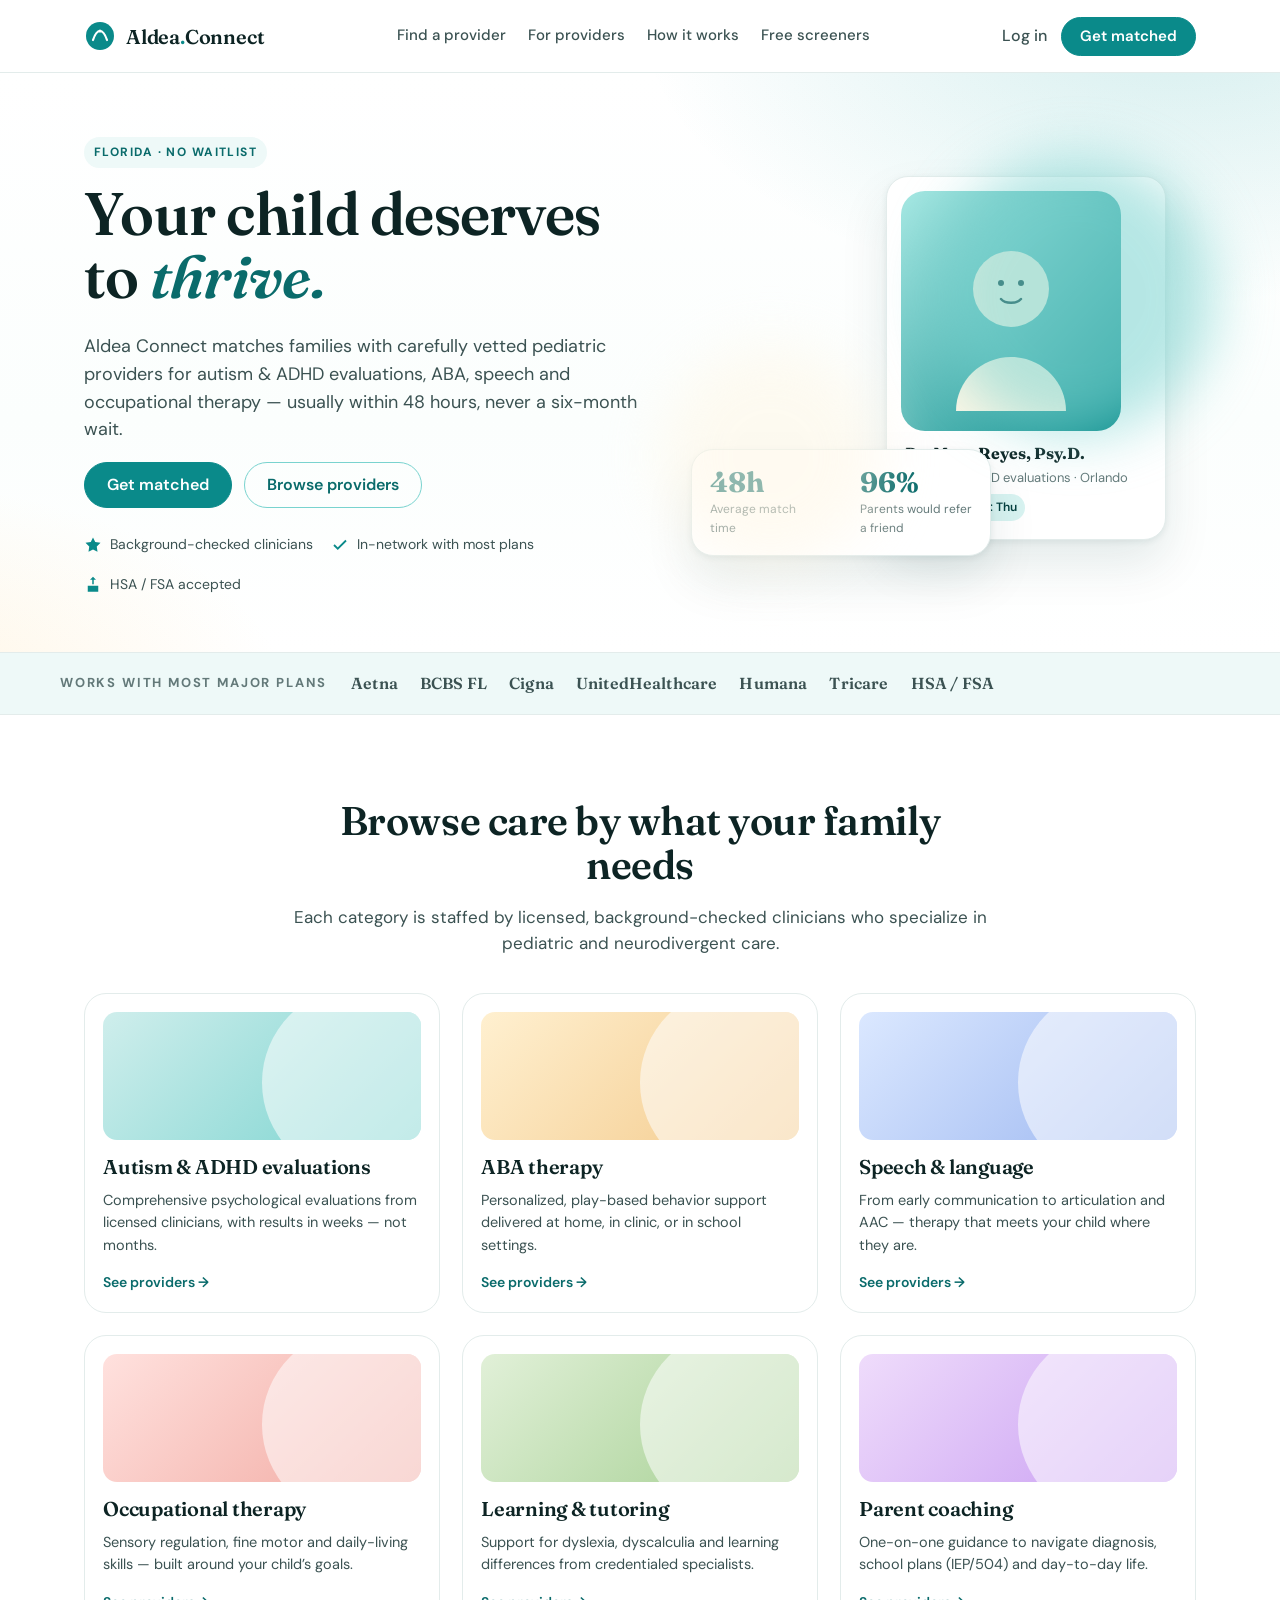
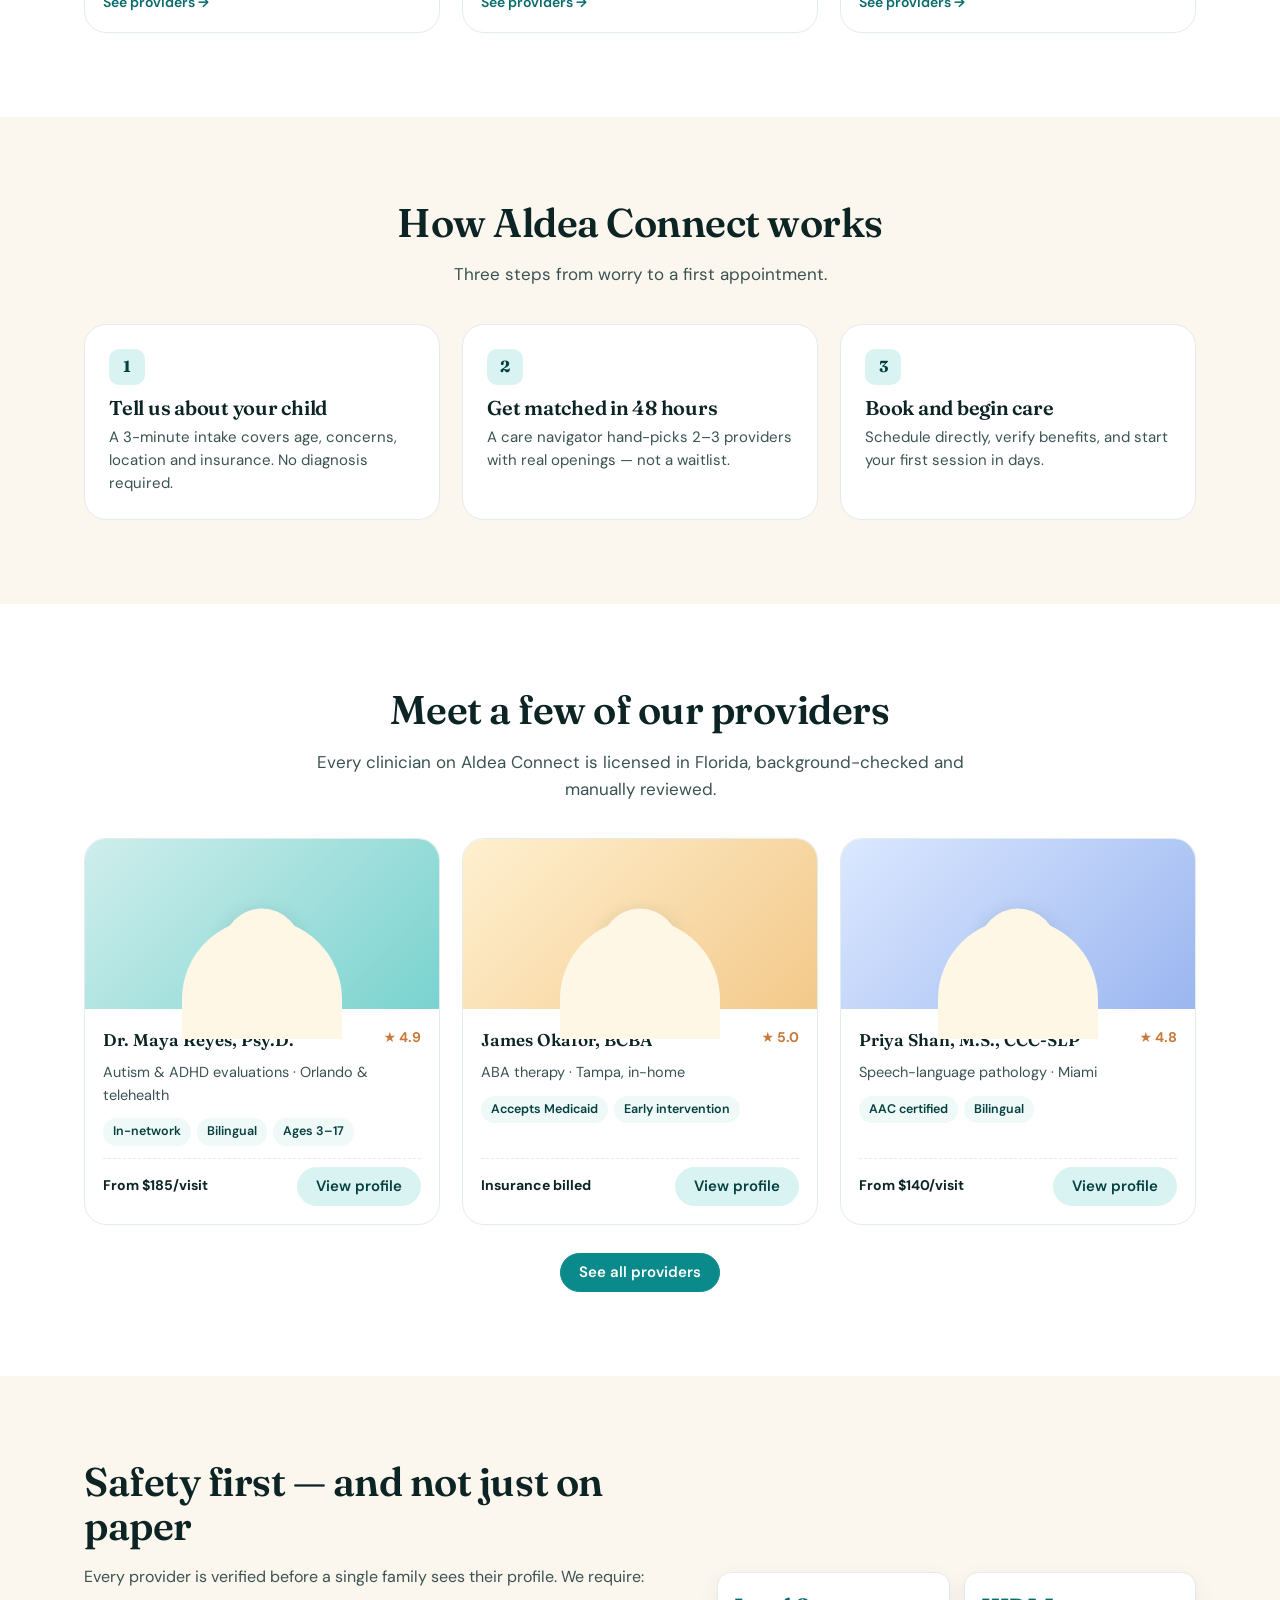
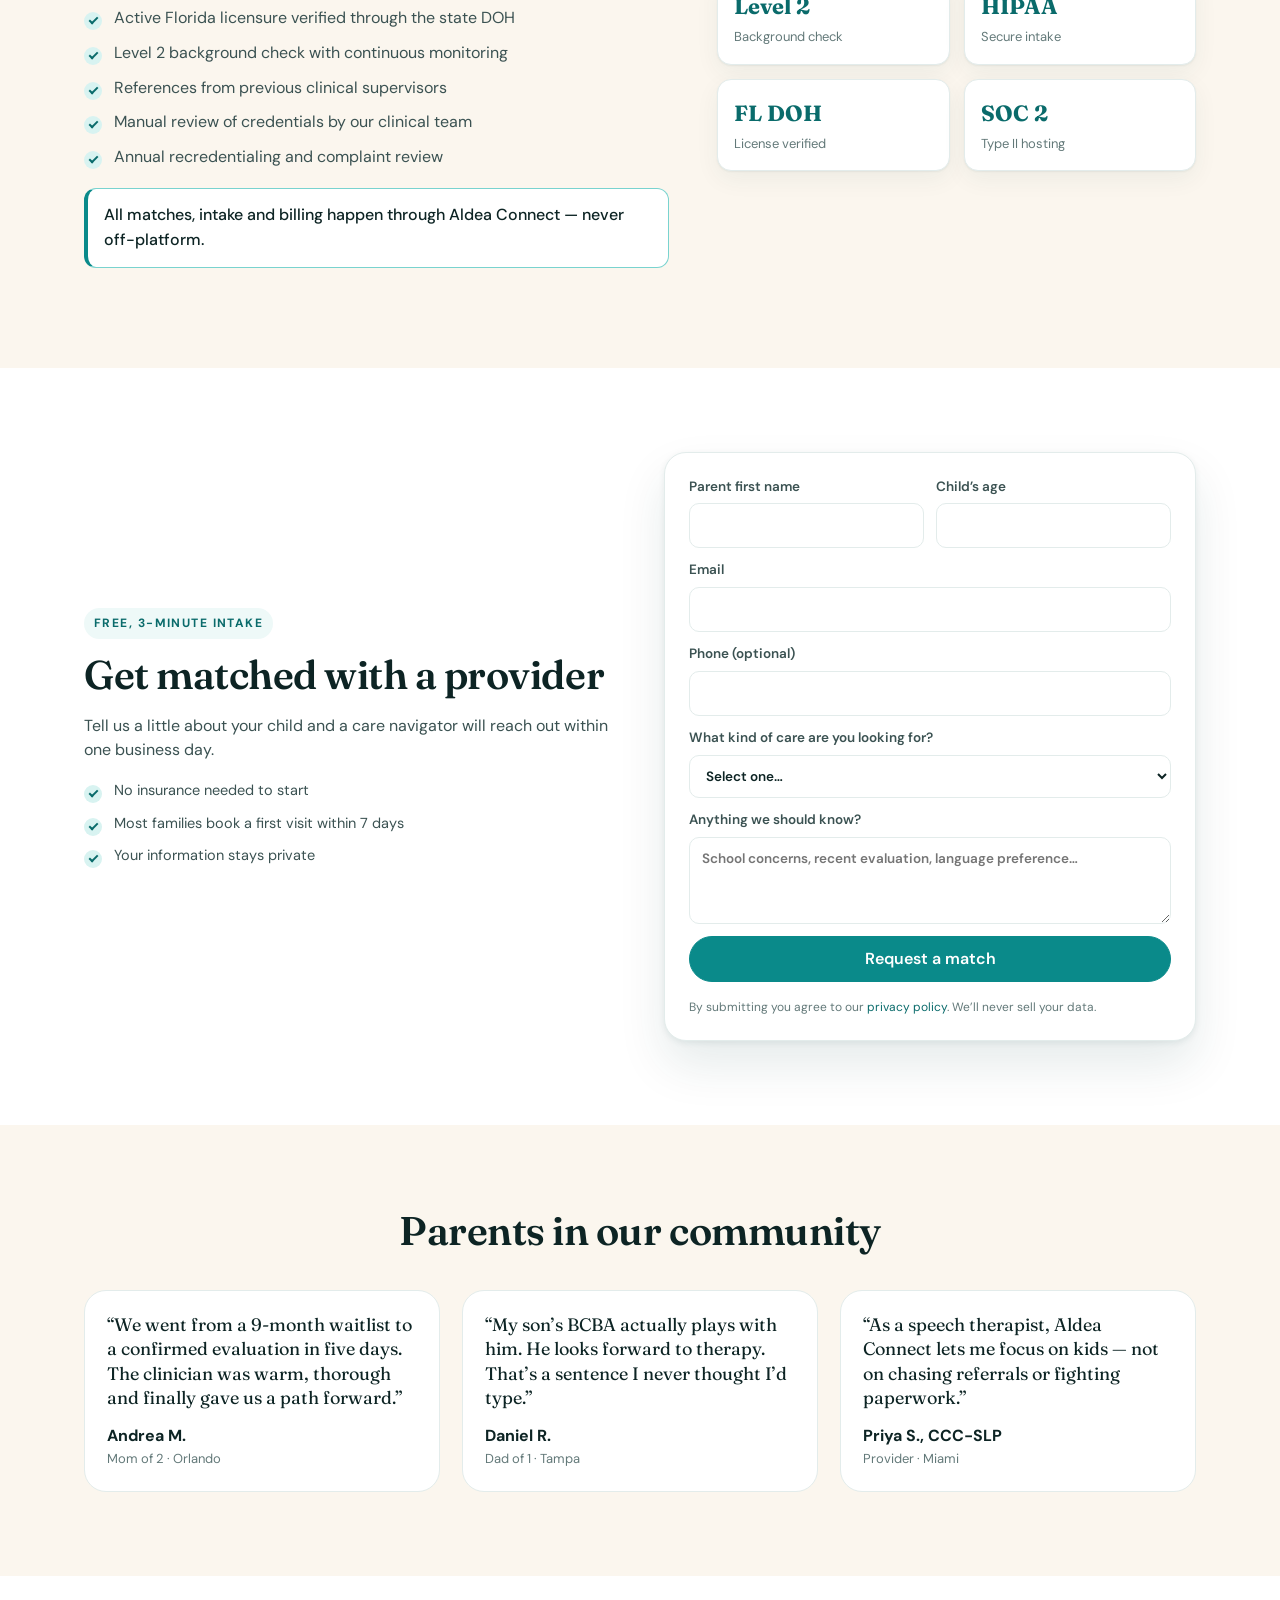
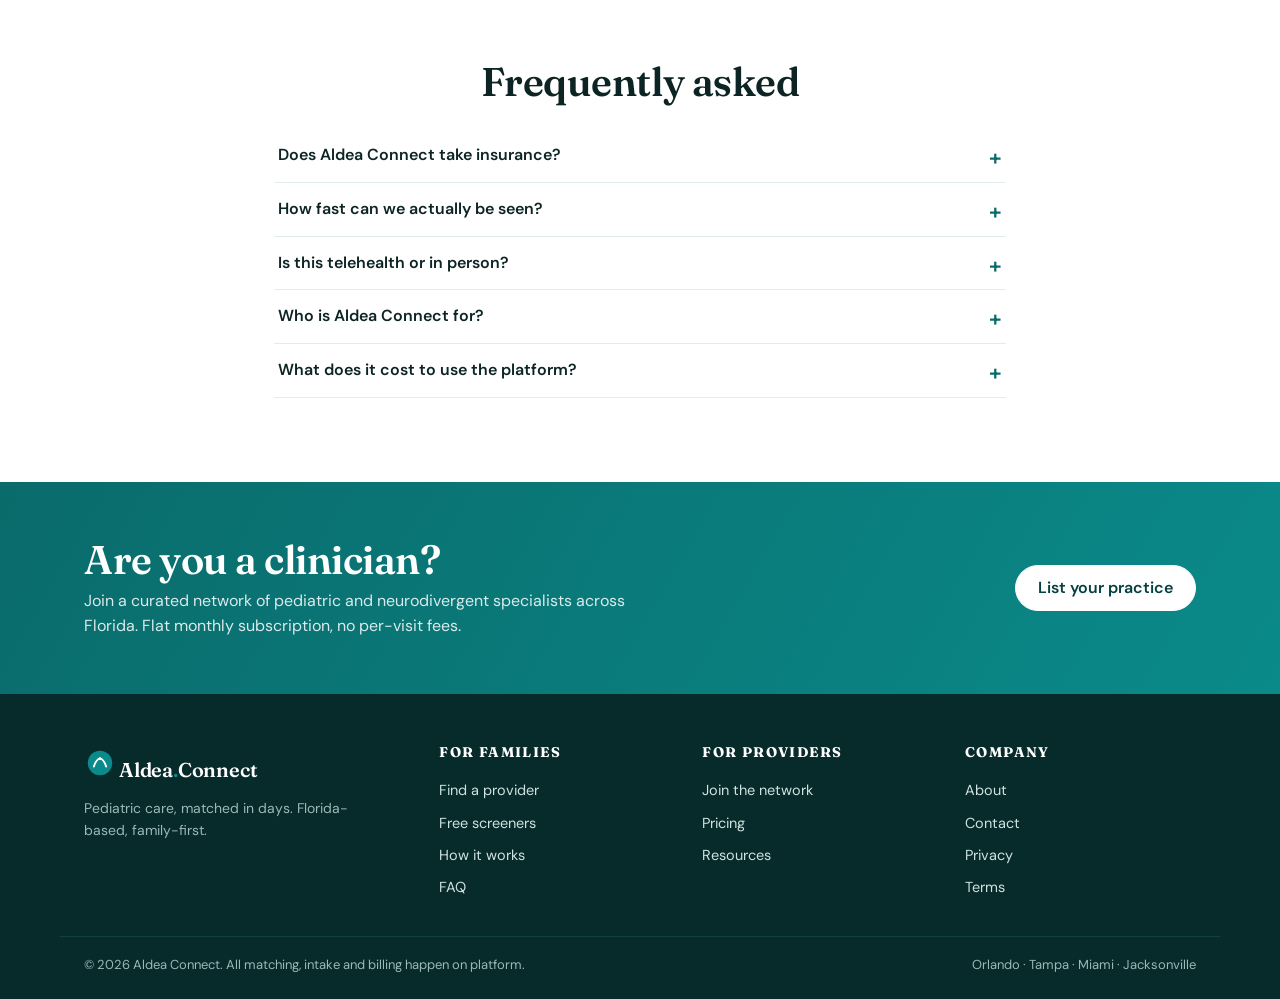
==== index.html @ d9a30447 "Initial commit: Aldea Connect static site - Home, providers, for-providers, how-it-works, screeners " ====
<!doctype html>
<html lang="en">
<head>
<meta charset="utf-8" />
<meta name="viewport" content="width=device-width,initial-scale=1" />
<title>Aldea Connect — Your child deserves to thrive. No waitlist.</title>
<meta name="description" content="Aldea Connect matches Florida families with vetted pediatric providers for autism & ADHD evaluations, ABA, speech and OT — no waitlist." />
<meta property="og:title" content="Aldea Connect — Pediatric care, matched in days" />
<meta property="og:description" content="Autism & ADHD evaluations, ABA, speech and OT. Matched to a vetted Florida provider in 48 hours." />
<meta property="og:type" content="website" />
<meta name="theme-color" content="#0a8a8a" />
<link rel="preconnect" href="https://fonts.googleapis.com" />
<link rel="preconnect" href="https://fonts.gstatic.com" crossorigin />
<link href="https://fonts.googleapis.com/css2?family=DM+Sans:wght@400;500;600;700&family=Fraunces:opsz,wght@9..144,500;9..144,600;9..144,700&display=swap" rel="stylesheet" />
<link rel="stylesheet" href="/assets/styles.css" />
<link rel="icon" href="/assets/favicon.svg" type="image/svg+xml" />
</head>
<body>
<a class="skip" href="#main">Skip to content</a>

<header class="nav" id="nav">
  <div class="container nav-row">
    <a class="brand" href="/" aria-label="Aldea Connect home">
      <span class="brand-mark" aria-hidden="true">
        <svg viewBox="0 0 32 32" width="32" height="32"><circle cx="16" cy="16" r="14" fill="#0a8a8a"/><path d="M9 20c2-6 5-9 7-9s5 3 7 9" fill="none" stroke="#fff" stroke-width="2.2" stroke-linecap="round"/><circle cx="16" cy="11" r="1.6" fill="#fff"/></svg>
      </span>
      <span class="brand-word">Aldea<span class="brand-dot">.</span>Connect</span>
    </a>
    <nav class="nav-links" aria-label="Primary">
      <a href="/providers.html">Find a provider</a>
      <a href="/for-providers.html">For providers</a>
      <a href="/how-it-works.html">How it works</a>
      <a href="/screeners.html">Free screeners</a>
    </nav>
    <div class="nav-cta">
      <a class="link" href="/login.html">Log in</a>
      <a class="btn btn-primary" href="#match">Get matched</a>
    </div>
    <button class="hamburger" id="hamburger" aria-label="Open menu" aria-expanded="false" aria-controls="mobile-menu">
      <span></span><span></span><span></span>
    </button>
  </div>
  <div class="mobile-menu" id="mobile-menu" hidden>
    <a href="/providers.html">Find a provider</a>
    <a href="/for-providers.html">For providers</a>
    <a href="/how-it-works.html">How it works</a>
    <a href="/screeners.html">Free screeners</a>
    <a href="/login.html">Log in</a>
    <a class="btn btn-primary" href="#match">Get matched</a>
  </div>
</header>

<main id="main">

<section class="hero">
  <div class="container hero-grid">
    <div class="hero-copy">
      <span class="eyebrow">Florida · No waitlist</span>
      <h1>Your child deserves to <em>thrive.</em></h1>
      <p class="lead">Aldea Connect matches families with carefully vetted pediatric providers for autism &amp; ADHD evaluations, ABA, speech and occupational therapy — usually within 48 hours, never a six-month wait.</p>
      <div class="hero-ctas">
        <a class="btn btn-primary btn-lg" href="#match">Get matched</a>
        <a class="btn btn-ghost btn-lg" href="/providers.html">Browse providers</a>
      </div>
      <ul class="trust-row" aria-label="Trust signals">
        <li><svg viewBox="0 0 24 24" width="18" height="18" aria-hidden="true"><path fill="currentColor" d="M12 2l3 6 7 1-5 5 1 7-6-3-6 3 1-7-5-5 7-1z"/></svg> Background-checked clinicians</li>
        <li><svg viewBox="0 0 24 24" width="18" height="18" aria-hidden="true"><path fill="none" stroke="currentColor" stroke-width="2.4" d="M4 12l5 5L20 6"/></svg> In-network with most plans</li>
        <li><svg viewBox="0 0 24 24" width="18" height="18" aria-hidden="true"><path fill="currentColor" d="M12 1l4 4h-3v6h-2V5H8l4-4zm-7 12h14v8H5v-8z"/></svg> HSA / FSA accepted</li>
      </ul>
    </div>
    <div class="hero-art" aria-hidden="true">
      <div class="art-card art-card-1">
        <svg viewBox="0 0 220 240" width="220" height="240">
          <defs>
            <linearGradient id="g1" x1="0" x2="1" y1="0" y2="1"><stop offset="0" stop-color="#a7e8e3"/><stop offset="1" stop-color="#0a8a8a"/></linearGradient>
          </defs>
          <rect width="220" height="240" rx="24" fill="url(#g1)"/>
          <circle cx="110" cy="98" r="38" fill="#fff7e6"/>
          <path d="M55 220c0-30 25-54 55-54s55 24 55 54" fill="#fff7e6"/>
          <circle cx="100" cy="92" r="3" fill="#0a3a3a"/><circle cx="120" cy="92" r="3" fill="#0a3a3a"/>
          <path d="M100 108c4 5 16 5 20 0" fill="none" stroke="#0a3a3a" stroke-width="2.4" stroke-linecap="round"/>
        </svg>
        <div class="art-meta">
          <strong>Dr. Maya Reyes, Psy.D.</strong>
          <span>Autism &amp; ADHD evaluations · Orlando</span>
          <span class="art-badge">Next opening: Thu</span>
        </div>
      </div>
      <div class="art-card art-card-2">
        <div class="mini-stat">
          <span class="mini-num">48h</span>
          <span class="mini-label">Average match time</span>
        </div>
        <div class="mini-stat">
          <span class="mini-num">96%</span>
          <span class="mini-label">Parents would refer a friend</span>
        </div>
      </div>
      <div class="blob blob-1"></div>
      <div class="blob blob-2"></div>
    </div>
  </div>
</section>

<section class="logos" aria-label="Insurance and partners">
  <div class="container logos-row">
    <span class="logos-label">Works with most major plans</span>
    <ul>
      <li>Aetna</li><li>BCBS FL</li><li>Cigna</li><li>UnitedHealthcare</li><li>Humana</li><li>Tricare</li><li>HSA / FSA</li>
    </ul>
  </div>
</section>

<section class="section" id="services">
  <div class="container">
    <header class="section-head">
      <h2>Browse care by what your family needs</h2>
      <p>Each category is staffed by licensed, background-checked clinicians who specialize in pediatric and neurodivergent care.</p>
    </header>
    <ul class="cat-grid">
      <li class="cat">
        <div class="cat-art cat-1"></div>
        <h3>Autism &amp; ADHD evaluations</h3>
        <p>Comprehensive psychological evaluations from licensed clinicians, with results in weeks — not months.</p>
        <a class="cat-link" href="/providers.html?service=evaluations">See providers →</a>
      </li>
      <li class="cat">
        <div class="cat-art cat-2"></div>
        <h3>ABA therapy</h3>
        <p>Personalized, play-based behavior support delivered at home, in clinic, or in school settings.</p>
        <a class="cat-link" href="/providers.html?service=aba">See providers →</a>
      </li>
      <li class="cat">
        <div class="cat-art cat-3"></div>
        <h3>Speech &amp; language</h3>
        <p>From early communication to articulation and AAC — therapy that meets your child where they are.</p>
        <a class="cat-link" href="/providers.html?service=speech">See providers →</a>
      </li>
      <li class="cat">
        <div class="cat-art cat-4"></div>
        <h3>Occupational therapy</h3>
        <p>Sensory regulation, fine motor and daily-living skills — built around your child&rsquo;s goals.</p>
        <a class="cat-link" href="/providers.html?service=ot">See providers →</a>
      </li>
      <li class="cat">
        <div class="cat-art cat-5"></div>
        <h3>Learning &amp; tutoring</h3>
        <p>Support for dyslexia, dyscalculia and learning differences from credentialed specialists.</p>
        <a class="cat-link" href="/providers.html?service=learning">See providers →</a>
      </li>
      <li class="cat">
        <div class="cat-art cat-6"></div>
        <h3>Parent coaching</h3>
        <p>One-on-one guidance to navigate diagnosis, school plans (IEP/504) and day-to-day life.</p>
        <a class="cat-link" href="/providers.html?service=coaching">See providers →</a>
      </li>
    </ul>
  </div>
</section>

<section class="section section-alt" id="how">
  <div class="container">
    <header class="section-head">
      <h2>How Aldea Connect works</h2>
      <p>Three steps from worry to a first appointment.</p>
    </header>
    <ol class="steps">
      <li><span class="step-num">1</span><h3>Tell us about your child</h3><p>A 3-minute intake covers age, concerns, location and insurance. No diagnosis required.</p></li>
      <li><span class="step-num">2</span><h3>Get matched in 48 hours</h3><p>A care navigator hand-picks 2–3 providers with real openings — not a waitlist.</p></li>
      <li><span class="step-num">3</span><h3>Book and begin care</h3><p>Schedule directly, verify benefits, and start your first session in days.</p></li>
    </ol>
  </div>
</section>

<section class="section" id="featured">
  <div class="container">
    <header class="section-head">
      <h2>Meet a few of our providers</h2>
      <p>Every clinician on Aldea Connect is licensed in Florida, background-checked and manually reviewed.</p>
    </header>
    <ul class="provider-grid">
      <li class="provider">
        <div class="provider-photo p1"></div>
        <div class="provider-body">
          <div class="provider-top">
            <strong>Dr. Maya Reyes, Psy.D.</strong>
            <span class="rating" aria-label="4.9 of 5 stars">★ 4.9</span>
          </div>
          <p class="provider-spec">Autism &amp; ADHD evaluations · Orlando &amp; telehealth</p>
          <ul class="chip-row"><li>In-network</li><li>Bilingual</li><li>Ages 3–17</li></ul>
          <div class="provider-foot">
            <span class="price">From $185/visit</span>
            <a class="btn btn-soft" href="/providers.html#maya">View profile</a>
          </div>
        </div>
      </li>
      <li class="provider">
        <div class="provider-photo p2"></div>
        <div class="provider-body">
          <div class="provider-top">
            <strong>James Okafor, BCBA</strong>
            <span class="rating" aria-label="5 of 5 stars">★ 5.0</span>
          </div>
          <p class="provider-spec">ABA therapy · Tampa, in-home</p>
          <ul class="chip-row"><li>Accepts Medicaid</li><li>Early intervention</li></ul>
          <div class="provider-foot">
            <span class="price">Insurance billed</span>
            <a class="btn btn-soft" href="/providers.html#james">View profile</a>
          </div>
        </div>
      </li>
      <li class="provider">
        <div class="provider-photo p3"></div>
        <div class="provider-body">
          <div class="provider-top">
            <strong>Priya Shah, M.S., CCC-SLP</strong>
            <span class="rating" aria-label="4.8 of 5 stars">★ 4.8</span>
          </div>
          <p class="provider-spec">Speech-language pathology · Miami</p>
          <ul class="chip-row"><li>AAC certified</li><li>Bilingual</li></ul>
          <div class="provider-foot">
            <span class="price">From $140/visit</span>
            <a class="btn btn-soft" href="/providers.html#priya">View profile</a>
          </div>
        </div>
      </li>
    </ul>
    <div class="centered"><a class="btn btn-primary" href="/providers.html">See all providers</a></div>
  </div>
</section>

<section class="section section-alt" id="safety">
  <div class="container safety-grid">
    <div>
      <h2>Safety first — and not just on paper</h2>
      <p>Every provider is verified before a single family sees their profile. We require:</p>
      <ul class="check-list">
        <li>Active Florida licensure verified through the state DOH</li>
        <li>Level 2 background check with continuous monitoring</li>
        <li>References from previous clinical supervisors</li>
        <li>Manual review of credentials by our clinical team</li>
        <li>Annual recredentialing and complaint review</li>
      </ul>
      <p class="callout">All matches, intake and billing happen through Aldea Connect — never off-platform.</p>
    </div>
    <aside class="badges">
      <div class="badge"><strong>Level 2</strong><span>Background check</span></div>
      <div class="badge"><strong>HIPAA</strong><span>Secure intake</span></div>
      <div class="badge"><strong>FL DOH</strong><span>License verified</span></div>
      <div class="badge"><strong>SOC 2</strong><span>Type II hosting</span></div>
    </aside>
  </div>
</section>

<section class="section" id="match">
  <div class="container match-grid">
    <div>
      <span class="eyebrow">Free, 3-minute intake</span>
      <h2>Get matched with a provider</h2>
      <p>Tell us a little about your child and a care navigator will reach out within one business day.</p>
      <ul class="check-list small">
        <li>No insurance needed to start</li>
        <li>Most families book a first visit within 7 days</li>
        <li>Your information stays private</li>
      </ul>
    </div>
    <form class="card form" id="intake-form" novalidate>
      <div class="row two">
        <label>Parent first name<input name="parent" required autocomplete="given-name" /></label>
        <label>Child&rsquo;s age<input name="age" inputmode="numeric" pattern="[0-9]*" required /></label>
      </div>
      <label>Email<input type="email" name="email" required autocomplete="email" /></label>
      <label>Phone (optional)<input type="tel" name="phone" autocomplete="tel" /></label>
      <label>What kind of care are you looking for?
        <select name="service" required>
          <option value="">Select one…</option>
          <option>Autism or ADHD evaluation</option>
          <option>ABA therapy</option>
          <option>Speech therapy</option>
          <option>Occupational therapy</option>
          <option>Learning &amp; tutoring</option>
          <option>Not sure yet</option>
        </select>
      </label>
      <label>Anything we should know?<textarea name="notes" rows="3" placeholder="School concerns, recent evaluation, language preference…"></textarea></label>
      <button class="btn btn-primary btn-lg" type="submit">Request a match</button>
      <p class="fineprint">By submitting you agree to our <a href="/privacy.html">privacy policy</a>. We&rsquo;ll never sell your data.</p>
      <div class="form-success" hidden role="status">
        <strong>Thanks — we got it.</strong> A care navigator will email you within one business day.
      </div>
    </form>
  </div>
</section>

<section class="section section-alt" id="stories">
  <div class="container">
    <header class="section-head">
      <h2>Parents in our community</h2>
    </header>
    <ul class="quotes">
      <li>
        <blockquote>“We went from a 9-month waitlist to a confirmed evaluation in five days. The clinician was warm, thorough and finally gave us a path forward.”</blockquote>
        <cite><span class="who">Andrea M.</span><span class="where">Mom of 2 · Orlando</span></cite>
      </li>
      <li>
        <blockquote>“My son&rsquo;s BCBA actually plays with him. He looks forward to therapy. That&rsquo;s a sentence I never thought I&rsquo;d type.”</blockquote>
        <cite><span class="who">Daniel R.</span><span class="where">Dad of 1 · Tampa</span></cite>
      </li>
      <li>
        <blockquote>“As a speech therapist, Aldea Connect lets me focus on kids — not on chasing referrals or fighting paperwork.”</blockquote>
        <cite><span class="who">Priya S., CCC-SLP</span><span class="where">Provider · Miami</span></cite>
      </li>
    </ul>
  </div>
</section>

<section class="section" id="faq">
  <div class="container faq">
    <h2>Frequently asked</h2>
    <details><summary>Does Aldea Connect take insurance?</summary><p>Most providers are in-network with Aetna, BCBS FL, Cigna, UnitedHealthcare, Humana and Tricare. We verify benefits before your first visit. Private pay, HSA and FSA are also accepted.</p></details>
    <details><summary>How fast can we actually be seen?</summary><p>Median match time is 48 hours, median first-visit booking is 7 days. We only list providers with real openings — there is no waitlist on Aldea Connect.</p></details>
    <details><summary>Is this telehealth or in person?</summary><p>Both. Evaluations and speech are often available via telehealth statewide; ABA and OT are typically in-home or in-clinic in Orlando, Tampa, Miami and Jacksonville.</p></details>
    <details><summary>Who is Aldea Connect for?</summary><p>Florida families with children ages 0–18 navigating autism, ADHD, learning differences, speech delays, sensory needs or a recent diagnosis — and the clinicians who care for them.</p></details>
    <details><summary>What does it cost to use the platform?</summary><p>Nothing for families. Providers pay a flat monthly subscription so we never take a cut of your care.</p></details>
  </div>
</section>

<section class="cta-band">
  <div class="container cta-row">
    <div>
      <h2>Are you a clinician?</h2>
      <p>Join a curated network of pediatric and neurodivergent specialists across Florida. Flat monthly subscription, no per-visit fees.</p>
    </div>
    <a class="btn btn-light btn-lg" href="/for-providers.html">List your practice</a>
  </div>
</section>

</main>

<footer class="foot">
  <div class="container foot-grid">
    <div>
      <a class="brand" href="/" aria-label="Aldea Connect home">
        <span class="brand-mark" aria-hidden="true">
          <svg viewBox="0 0 32 32" width="28" height="28"><circle cx="16" cy="16" r="14" fill="#0a8a8a"/><path d="M9 20c2-6 5-9 7-9s5 3 7 9" fill="none" stroke="#fff" stroke-width="2.2" stroke-linecap="round"/><circle cx="16" cy="11" r="1.6" fill="#fff"/></svg>
        </span>
        <span class="brand-word">Aldea<span class="brand-dot">.</span>Connect</span>
      </a>
      <p class="foot-tag">Pediatric care, matched in days. Florida-based, family-first.</p>
    </div>
    <div>
      <h4>For families</h4>
      <a href="/providers.html">Find a provider</a>
      <a href="/screeners.html">Free screeners</a>
      <a href="/how-it-works.html">How it works</a>
      <a href="#faq">FAQ</a>
    </div>
    <div>
      <h4>For providers</h4>
      <a href="/for-providers.html">Join the network</a>
      <a href="/for-providers.html#pricing">Pricing</a>
      <a href="/for-providers.html#resources">Resources</a>
    </div>
    <div>
      <h4>Company</h4>
      <a href="/about.html">About</a>
      <a href="/contact.html">Contact</a>
      <a href="/privacy.html">Privacy</a>
      <a href="/terms.html">Terms</a>
    </div>
  </div>
  <div class="container foot-base">
    <span>© <span id="yr"></span> Aldea Connect. All matching, intake and billing happen on platform.</span>
    <span>Orlando · Tampa · Miami · Jacksonville</span>
  </div>
</footer>

<script src="/assets/app.js" defer></script>
</body>
</html>
---- assets/styles.css ----
/* Aldea Connect — design tokens, layout, and components */
:root{
  --teal-900:#053f3f;
  --teal-700:#0a6b6b;
  --teal-600:#0a8a8a;
  --teal-500:#16a3a3;
  --teal-300:#79d3cf;
  --teal-100:#d8f3f1;
  --teal-50:#eef9f8;
  --cream:#fff7e6;
  --sand:#fbf6ee;
  --ink:#0d2424;
  --ink-2:#3b5252;
  --ink-3:#637979;
  --line:#e3eceb;
  --bg:#ffffff;
  --warn:#c87a3a;
  --shadow-1: 0 1px 2px rgba(5,63,63,.06), 0 8px 24px rgba(5,63,63,.06);
  --shadow-2: 0 2px 6px rgba(5,63,63,.08), 0 24px 48px rgba(5,63,63,.10);
  --radius: 14px;
  --radius-lg: 22px;
  --maxw: 1160px;
  --font-sans: "DM Sans", system-ui, -apple-system, "Segoe UI", Roboto, sans-serif;
  --font-display: "Fraunces", "Iowan Old Style", Georgia, serif;
}

*,
*::before,
*::after{box-sizing:border-box}
html{scroll-behavior:smooth}
body{
  margin:0;
  font-family:var(--font-sans);
  color:var(--ink);
  background:var(--bg);
  line-height:1.55;
  -webkit-font-smoothing:antialiased;
  text-rendering:optimizeLegibility;
}
img{max-width:100%;display:block}
a{color:var(--teal-700);text-decoration:none}
a:hover{color:var(--teal-900)}
button{font:inherit}
.container{width:100%;max-width:var(--maxw);margin-inline:auto;padding-inline:24px}
.centered{text-align:center;margin-top:28px}
.skip{position:absolute;left:-9999px;top:0;background:#fff;padding:8px 12px;border:2px solid var(--teal-600)}
.skip:focus{left:16px;top:12px;z-index:1000}

/* ---------- Buttons ---------- */
.btn{
  display:inline-flex;align-items:center;justify-content:center;gap:8px;
  padding:11px 18px;border-radius:999px;border:1.5px solid transparent;
  font-weight:600;font-size:15px;line-height:1;cursor:pointer;
  transition:transform .08s ease, background .15s ease, color .15s ease, border-color .15s ease, box-shadow .15s ease;
}
.btn-lg{padding:14px 22px;font-size:16px}
.btn-primary{background:var(--teal-600);color:#fff;border-color:var(--teal-600)}
.btn-primary:hover{background:var(--teal-700);border-color:var(--teal-700);color:#fff}
.btn-ghost{background:transparent;color:var(--teal-700);border-color:var(--teal-300)}
.btn-ghost:hover{background:var(--teal-50);color:var(--teal-900)}
.btn-soft{background:var(--teal-100);color:var(--teal-900);border-color:var(--teal-100)}
.btn-soft:hover{background:var(--teal-300)}
.btn-light{background:#fff;color:var(--teal-900);border-color:#fff}
.btn-light:hover{background:var(--cream)}
.btn:active{transform:translateY(1px)}
.link{color:var(--ink-2);font-weight:500}
.link:hover{color:var(--ink)}

/* ---------- Nav ---------- */
.nav{
  position:sticky;top:0;z-index:50;
  background:rgba(255,255,255,.86);
  backdrop-filter:saturate(140%) blur(10px);
  border-bottom:1px solid var(--line);
}
.nav-row{display:flex;align-items:center;justify-content:space-between;height:72px;gap:24px}
.brand{display:inline-flex;align-items:center;gap:10px;color:var(--ink);font-weight:700}
.brand-mark{display:inline-flex;width:32px;height:32px;border-radius:10px;align-items:center;justify-content:center}
.brand-word{font-family:var(--font-display);font-weight:600;font-size:20px;letter-spacing:-.01em}
.brand-dot{color:var(--teal-600)}
.nav-links{display:flex;gap:22px}
.nav-links a{color:var(--ink-2);font-weight:500;font-size:15px}
.nav-links a:hover{color:var(--teal-900)}
.nav-cta{display:flex;align-items:center;gap:14px}
.hamburger{display:none;background:none;border:0;padding:8px;cursor:pointer}
.hamburger span{display:block;width:22px;height:2px;background:var(--ink);margin:5px 0;border-radius:2px;transition:transform .2s ease, opacity .2s ease}
.mobile-menu{display:none;flex-direction:column;gap:6px;padding:10px 24px 18px;border-top:1px solid var(--line);background:#fff}
.mobile-menu a{padding:10px 4px;border-bottom:1px solid var(--line);color:var(--ink-2);font-weight:500}
.mobile-menu a.btn{border:1.5px solid var(--teal-600);margin-top:10px}
.mobile-menu[data-open="true"]{display:flex}

/* ---------- Headings ---------- */
h1,h2,h3{font-family:var(--font-display);font-weight:600;letter-spacing:-.012em;color:var(--ink);margin:0 0 .4em}
h1{font-size:clamp(36px,5.2vw,60px);line-height:1.06}
h1 em{font-style:italic;color:var(--teal-700);font-weight:600}
h2{font-size:clamp(28px,3.3vw,40px);line-height:1.12}
h3{font-size:20px;line-height:1.25}
p{margin:0 0 1em;color:var(--ink-2)}
.eyebrow{display:inline-block;text-transform:uppercase;letter-spacing:.12em;font-size:12px;font-weight:700;color:var(--teal-700);background:var(--teal-50);padding:6px 10px;border-radius:999px;margin-bottom:14px}

/* ---------- Hero ---------- */
.hero{
  padding:64px 0 56px;
  background:
    radial-gradient(900px 480px at 92% -10%, rgba(22,163,163,.18), transparent 60%),
    radial-gradient(700px 380px at -10% 110%, rgba(255,210,128,.22), transparent 60%),
    linear-gradient(180deg,#fff,#fbfefd 60%, #fff);
}
.hero-grid{display:grid;grid-template-columns:1.05fr .95fr;gap:48px;align-items:center}
.hero-copy .lead{font-size:18px;color:var(--ink-2);max-width:52ch}
.hero-ctas{display:flex;gap:12px;flex-wrap:wrap;margin-top:8px}
.trust-row{list-style:none;padding:0;margin:26px 0 0;display:flex;flex-wrap:wrap;gap:18px}
.trust-row li{display:inline-flex;align-items:center;gap:8px;color:var(--ink-2);font-size:14px}
.trust-row li svg{color:var(--teal-600)}

.hero-art{position:relative;min-height:380px}
.hero-art .blob{position:absolute;border-radius:50%;filter:blur(28px);opacity:.55}
.blob-1{width:280px;height:280px;background:var(--teal-300);top:-20px;right:-20px}
.blob-2{width:220px;height:220px;background:var(--cream);bottom:-10px;left:-30px}
.art-card{position:absolute;background:#fff;border:1px solid var(--line);border-radius:var(--radius-lg);box-shadow:var(--shadow-2);padding:14px;display:flex;flex-direction:column;gap:10px}
.art-card-1{top:0;right:6%;width:280px}
.art-card-1 svg{border-radius:16px}
.art-meta{display:flex;flex-direction:column;gap:2px;padding:0 4px 4px}
.art-meta strong{font-family:var(--font-display);font-size:16px}
.art-meta span{font-size:13px;color:var(--ink-3)}
.art-badge{display:inline-block;margin-top:4px !important;color:var(--teal-900) !important;background:var(--teal-100);padding:4px 8px;border-radius:999px;font-weight:600;width:max-content;font-size:12px !important}
.art-card-2{bottom:0;left:0;width:300px;flex-direction:row;gap:18px;justify-content:space-between;padding:18px}
.mini-stat{display:flex;flex-direction:column}
.mini-num{font-family:var(--font-display);font-size:28px;color:var(--teal-700);font-weight:700;line-height:1}
.mini-label{color:var(--ink-3);font-size:12px;margin-top:4px;max-width:14ch}

/* ---------- Logos strip ---------- */
.logos{background:var(--teal-50);border-block:1px solid var(--line)}
.logos-row{display:flex;align-items:center;gap:24px;padding:18px 0;flex-wrap:wrap}
.logos-label{font-size:13px;text-transform:uppercase;letter-spacing:.14em;color:var(--ink-3);font-weight:700}
.logos ul{list-style:none;display:flex;flex-wrap:wrap;gap:22px;padding:0;margin:0}
.logos li{font-family:var(--font-display);font-weight:600;color:var(--ink-2);letter-spacing:.01em}

/* ---------- Sections ---------- */
.section{padding:84px 0}
.section-alt{background:var(--sand)}
.section-head{max-width:64ch;margin:0 auto 36px;text-align:center}
.section-head p{font-size:17px}

/* ---------- Category grid ---------- */
.cat-grid{list-style:none;padding:0;margin:0;display:grid;grid-template-columns:repeat(3,1fr);gap:22px}
.cat{background:#fff;border:1px solid var(--line);border-radius:var(--radius-lg);padding:18px;display:flex;flex-direction:column;gap:8px;transition:transform .15s ease, box-shadow .15s ease, border-color .15s ease}
.cat:hover{transform:translateY(-3px);box-shadow:var(--shadow-1);border-color:var(--teal-300)}
.cat h3{margin:6px 0 2px}
.cat p{margin:0 0 8px;font-size:14.5px}
.cat-link{font-weight:600;color:var(--teal-700);font-size:14px;margin-top:auto}
.cat-art{height:128px;border-radius:14px;background:linear-gradient(135deg,var(--teal-100),var(--teal-300));position:relative;overflow:hidden}
.cat-art::after{content:"";position:absolute;inset:auto -10% -30% auto;width:60%;aspect-ratio:1;border-radius:50%;background:rgba(255,255,255,.55)}
.cat-1{background:linear-gradient(135deg,#cfeeec,#79d3cf)}
.cat-2{background:linear-gradient(135deg,#fff0d0,#f3c98a)}
.cat-3{background:linear-gradient(135deg,#dbe8ff,#9bb6f0)}
.cat-4{background:linear-gradient(135deg,#ffe1de,#f1a8a0)}
.cat-5{background:linear-gradient(135deg,#e1f0d8,#a4cf91)}
.cat-6{background:linear-gradient(135deg,#efdcfb,#c89df2)}

/* ---------- Steps ---------- */
.steps{list-style:none;padding:0;margin:0;display:grid;grid-template-columns:repeat(3,1fr);gap:22px;counter-reset:s}
.steps li{background:#fff;border:1px solid var(--line);border-radius:var(--radius-lg);padding:24px;position:relative}
.step-num{display:inline-flex;width:36px;height:36px;border-radius:10px;background:var(--teal-100);color:var(--teal-900);align-items:center;justify-content:center;font-family:var(--font-display);font-weight:700;margin-bottom:10px}
.steps h3{margin:0 0 6px}
.steps p{margin:0;font-size:15px}

/* ---------- Provider cards ---------- */
.provider-grid{list-style:none;padding:0;margin:0;display:grid;grid-template-columns:repeat(3,1fr);gap:22px}
.provider{background:#fff;border:1px solid var(--line);border-radius:var(--radius-lg);overflow:hidden;display:flex;flex-direction:column;transition:transform .15s ease, box-shadow .15s ease, border-color .15s ease}
.provider:hover{transform:translateY(-3px);box-shadow:var(--shadow-1);border-color:var(--teal-300)}
.provider-photo{height:170px;background:linear-gradient(135deg,#cfeeec,#79d3cf);position:relative}
.provider-photo::before{content:"";position:absolute;left:50%;top:55%;transform:translate(-50%,-30%);width:78px;height:78px;border-radius:50%;background:var(--cream);box-shadow:0 6px 20px rgba(5,63,63,.18)}
.provider-photo::after{content:"";position:absolute;left:50%;bottom:-30px;transform:translateX(-50%);width:160px;height:120px;background:var(--cream);border-top-left-radius:80px;border-top-right-radius:80px}
.p1{background:linear-gradient(135deg,#cfeeec,#79d3cf)}
.p2{background:linear-gradient(135deg,#fff0d0,#f3c98a)}
.p3{background:linear-gradient(135deg,#dbe8ff,#9bb6f0)}
.provider-body{padding:18px;display:flex;flex-direction:column;gap:8px;flex:1}
.provider-top{display:flex;justify-content:space-between;align-items:flex-start;gap:8px}
.provider-top strong{font-family:var(--font-display);font-size:17px;font-weight:600;color:var(--ink)}
.rating{color:var(--warn);font-weight:700;font-size:14px;white-space:nowrap}
.provider-spec{color:var(--ink-2);font-size:14.5px;margin:0}
.chip-row{list-style:none;padding:0;margin:4px 0;display:flex;flex-wrap:wrap;gap:6px}
.chip-row li{background:var(--teal-50);color:var(--teal-900);border-radius:999px;padding:4px 10px;font-size:12.5px;font-weight:600}
.provider-foot{display:flex;justify-content:space-between;align-items:center;margin-top:auto;padding-top:8px;border-top:1px dashed var(--line)}
.price{font-weight:700;color:var(--ink);font-size:14px}

/* ---------- Safety ---------- */
.safety-grid{display:grid;grid-template-columns:1.1fr .9fr;gap:48px;align-items:center}
.check-list{list-style:none;padding:0;margin:0 0 18px;display:grid;gap:10px}
.check-list.small li{font-size:14.5px}
.check-list li{position:relative;padding-left:30px;color:var(--ink-2)}
.check-list li::before{content:"";position:absolute;left:0;top:6px;width:18px;height:18px;border-radius:50%;background:var(--teal-100)}
.check-list li::after{content:"";position:absolute;left:5px;top:11px;width:9px;height:5px;border-left:2px solid var(--teal-700);border-bottom:2px solid var(--teal-700);transform:rotate(-45deg)}
.callout{background:#fff;border:1px solid var(--teal-300);border-left:4px solid var(--teal-600);padding:14px 16px;border-radius:12px;color:var(--ink);font-weight:500}
.badges{display:grid;grid-template-columns:repeat(2,1fr);gap:14px}
.badge{background:#fff;border:1px solid var(--line);border-radius:var(--radius);padding:16px;display:flex;flex-direction:column;align-items:flex-start;gap:4px;box-shadow:var(--shadow-1)}
.badge strong{font-family:var(--font-display);color:var(--teal-700);font-size:22px}
.badge span{font-size:13px;color:var(--ink-3)}

/* ---------- Match form ---------- */
.match-grid{display:grid;grid-template-columns:1fr 1fr;gap:48px;align-items:center}
.card{background:#fff;border:1px solid var(--line);border-radius:var(--radius-lg);padding:24px;box-shadow:var(--shadow-2)}
.form{display:flex;flex-direction:column;gap:12px}
.form .row.two{display:grid;grid-template-columns:1fr 1fr;gap:12px}
.form label{display:flex;flex-direction:column;font-size:13.5px;font-weight:600;color:var(--ink-2);gap:6px}
.form input,.form select,.form textarea{
  font:inherit;color:var(--ink);
  border:1.5px solid var(--line);background:#fff;
  padding:11px 12px;border-radius:10px;outline:none;
  transition:border-color .15s ease, box-shadow .15s ease;
}
.form input:focus,.form select:focus,.form textarea:focus{border-color:var(--teal-500);box-shadow:0 0 0 4px rgba(22,163,163,.16)}
.fineprint{font-size:12px;color:var(--ink-3);margin:4px 0 0}
.form-success{background:var(--teal-50);border:1px solid var(--teal-300);color:var(--teal-900);padding:14px;border-radius:12px}

/* ---------- Quotes ---------- */
.quotes{list-style:none;padding:0;margin:0;display:grid;grid-template-columns:repeat(3,1fr);gap:22px}
.quotes li{background:#fff;border:1px solid var(--line);border-radius:var(--radius-lg);padding:22px;display:flex;flex-direction:column;gap:14px}
.quotes blockquote{margin:0;font-family:var(--font-display);font-size:18px;color:var(--ink);line-height:1.35}
.quotes cite{display:flex;flex-direction:column;font-style:normal}
.quotes cite .who{font-weight:700;color:var(--ink)}
.quotes cite .where{font-size:13px;color:var(--ink-3)}

/* ---------- FAQ ---------- */
.faq{max-width:780px;margin:0 auto}
.faq h2{text-align:center;margin-bottom:24px}
.faq details{border-bottom:1px solid var(--line);padding:14px 4px}
.faq summary{font-weight:600;color:var(--ink);cursor:pointer;list-style:none;position:relative;padding-right:32px}
.faq summary::-webkit-details-marker{display:none}
.faq summary::after{content:"+";position:absolute;right:0;top:-2px;font-size:22px;color:var(--teal-700);transition:transform .2s ease}
.faq details[open] summary::after{content:"–"}
.faq p{margin:10px 0 4px;color:var(--ink-2)}

/* ---------- CTA band ---------- */
.cta-band{background:linear-gradient(120deg,var(--teal-700),var(--teal-600));color:#fff;padding:56px 0}
.cta-row{display:flex;align-items:center;justify-content:space-between;gap:24px;flex-wrap:wrap}
.cta-band h2{color:#fff;margin-bottom:6px}
.cta-band p{color:rgba(255,255,255,.85);margin:0;max-width:54ch}

/* ---------- Footer ---------- */
.foot{background:#072a2a;color:#cfe3e0;padding:48px 0 24px;margin-top:0}
.foot a{color:#cfe3e0}
.foot a:hover{color:#fff}
.foot-grid{display:grid;grid-template-columns:1.4fr repeat(3,1fr);gap:32px}
.foot-grid h4{font-family:var(--font-display);color:#fff;margin:0 0 10px;font-size:14px;text-transform:uppercase;letter-spacing:.1em}
.foot-grid div a{display:block;padding:5px 0;font-size:14.5px}
.foot-grid .brand{color:#fff}
.foot-grid .brand-word{color:#fff}
.foot-tag{font-size:14px;color:#9bb9b6;max-width:30ch;margin-top:8px}
.foot-base{display:flex;justify-content:space-between;border-top:1px solid #11403f;padding-top:18px;margin-top:32px;font-size:13px;color:#9bb9b6;flex-wrap:wrap;gap:8px}

/* ---------- Provider page extras ---------- */
.page-head{padding:48px 0 24px;background:var(--teal-50);border-bottom:1px solid var(--line)}
.page-head h1{font-size:clamp(30px,3.8vw,44px)}
.filters{display:flex;flex-wrap:wrap;gap:10px;margin-top:18px}
.filters button{
  background:#fff;border:1.5px solid var(--line);color:var(--ink-2);
  padding:8px 14px;border-radius:999px;cursor:pointer;font-weight:600;font-size:14px;
}
.filters button[aria-pressed="true"]{background:var(--teal-600);color:#fff;border-color:var(--teal-600)}
.list-grid{display:grid;grid-template-columns:repeat(3,1fr);gap:22px;padding-top:32px}
.search-row{display:flex;gap:10px;align-items:center;margin-top:14px}
.search-row input{flex:1;border:1.5px solid var(--line);background:#fff;border-radius:10px;padding:11px 14px;font:inherit}

/* ---------- Misc ---------- */
@media (max-width: 960px){
  .hero-grid{grid-template-columns:1fr;gap:32px}
  .hero-art{min-height:340px}
  .art-card-1{right:0}
  .art-card-2{left:0;width:80%}
  .safety-grid,.match-grid{grid-template-columns:1fr;gap:28px}
  .cat-grid,.steps,.provider-grid,.quotes,.list-grid{grid-template-columns:1fr 1fr}
  .foot-grid{grid-template-columns:1fr 1fr;gap:24px}
  .nav-links,.nav-cta .link{display:none}
  .hamburger{display:block}
}
@media (max-width: 620px){
  .cat-grid,.steps,.provider-grid,.quotes,.list-grid,.badges,.foot-grid{grid-template-columns:1fr}
  .section{padding:64px 0}
  .hero{padding:48px 0 32px}
  .nav-row{height:64px}
  .cta-row{flex-direction:column;align-items:flex-start}
}

@media (prefers-reduced-motion: reduce){
  *{animation:none !important;transition:none !important;scroll-behavior:auto !important}
}
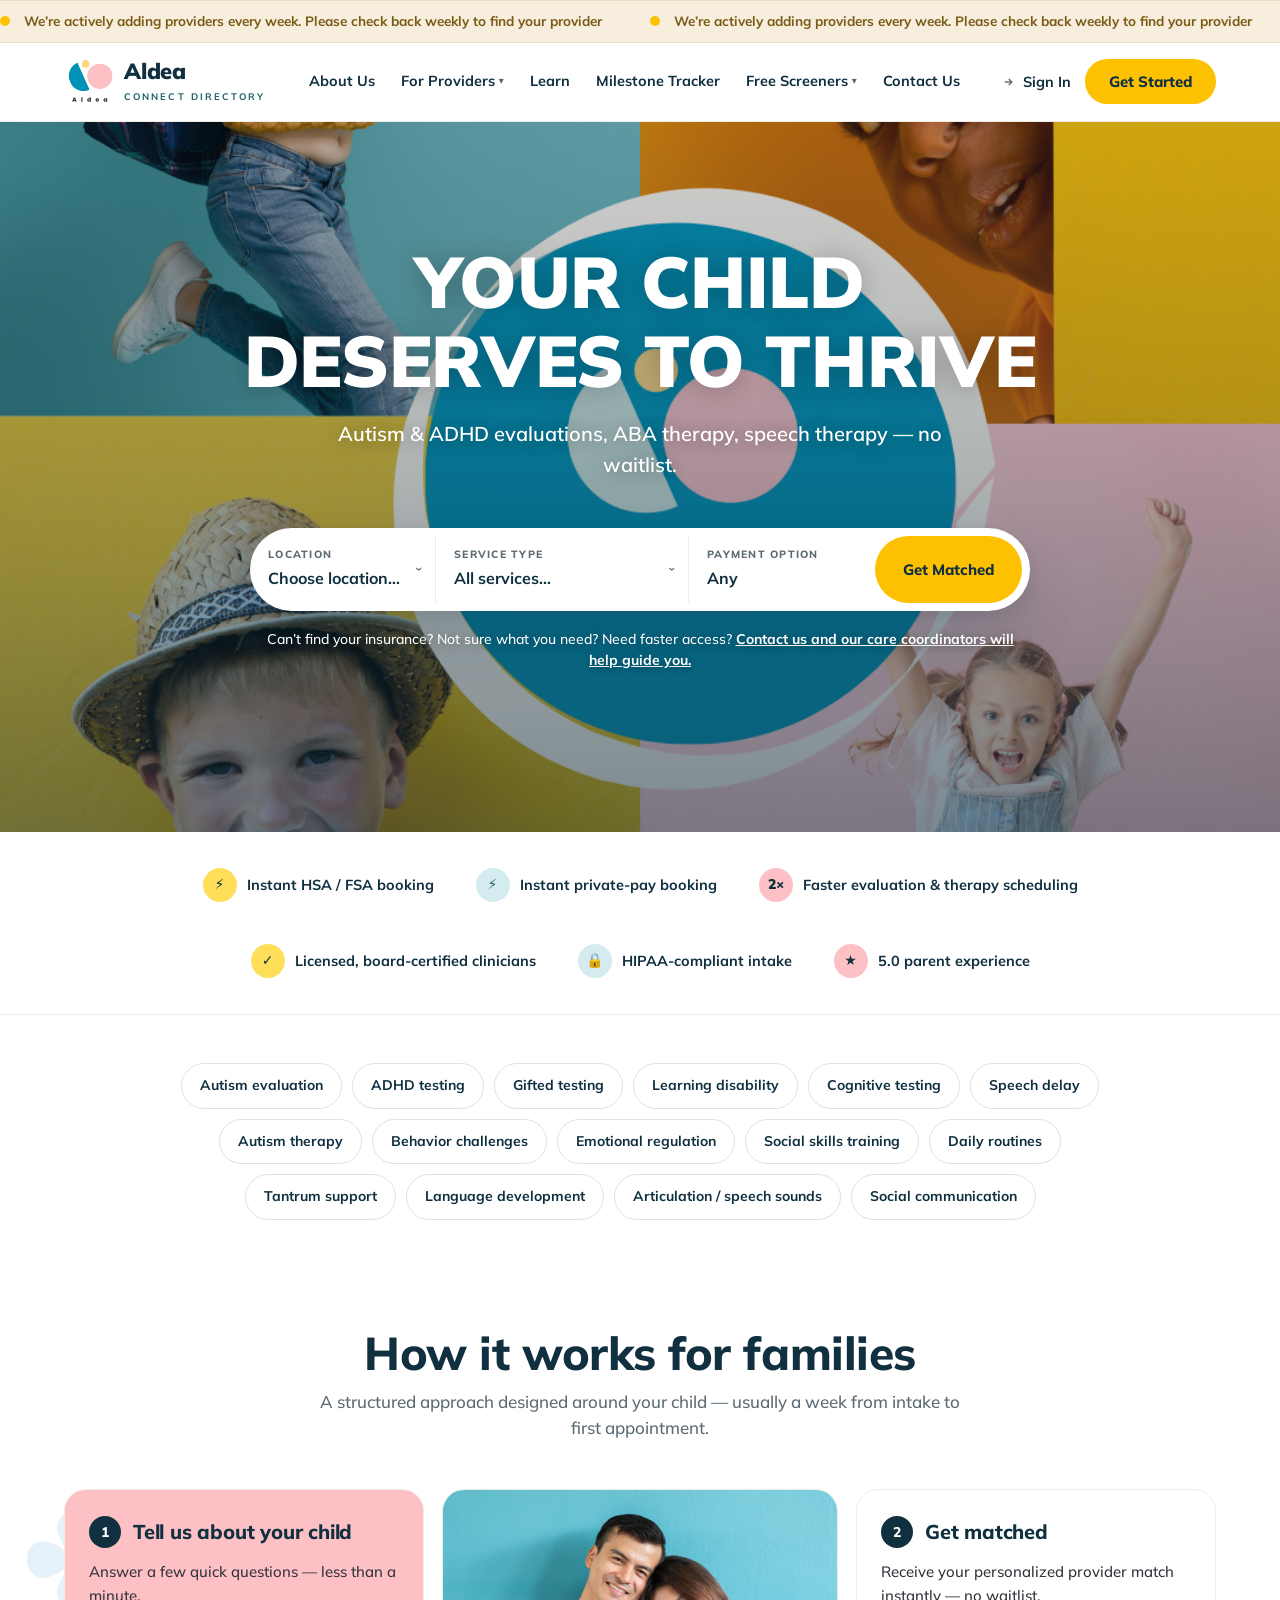
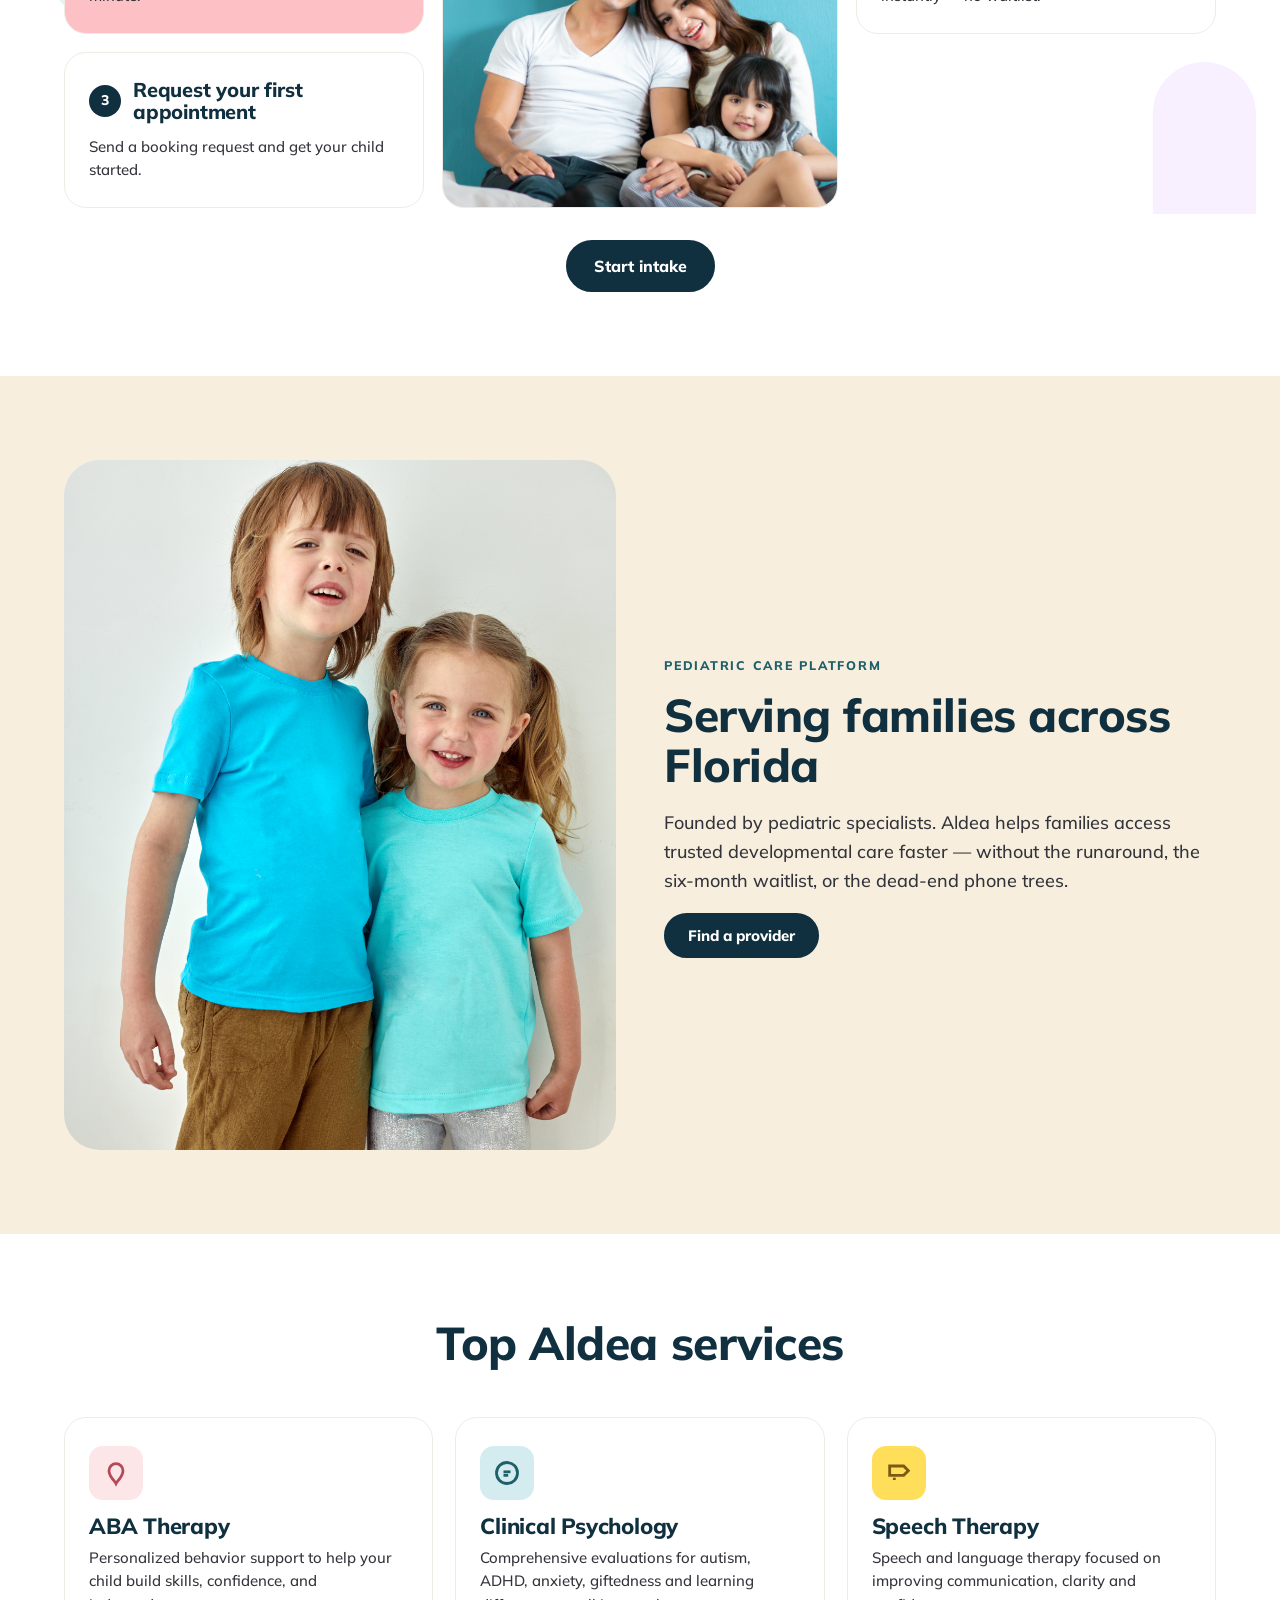
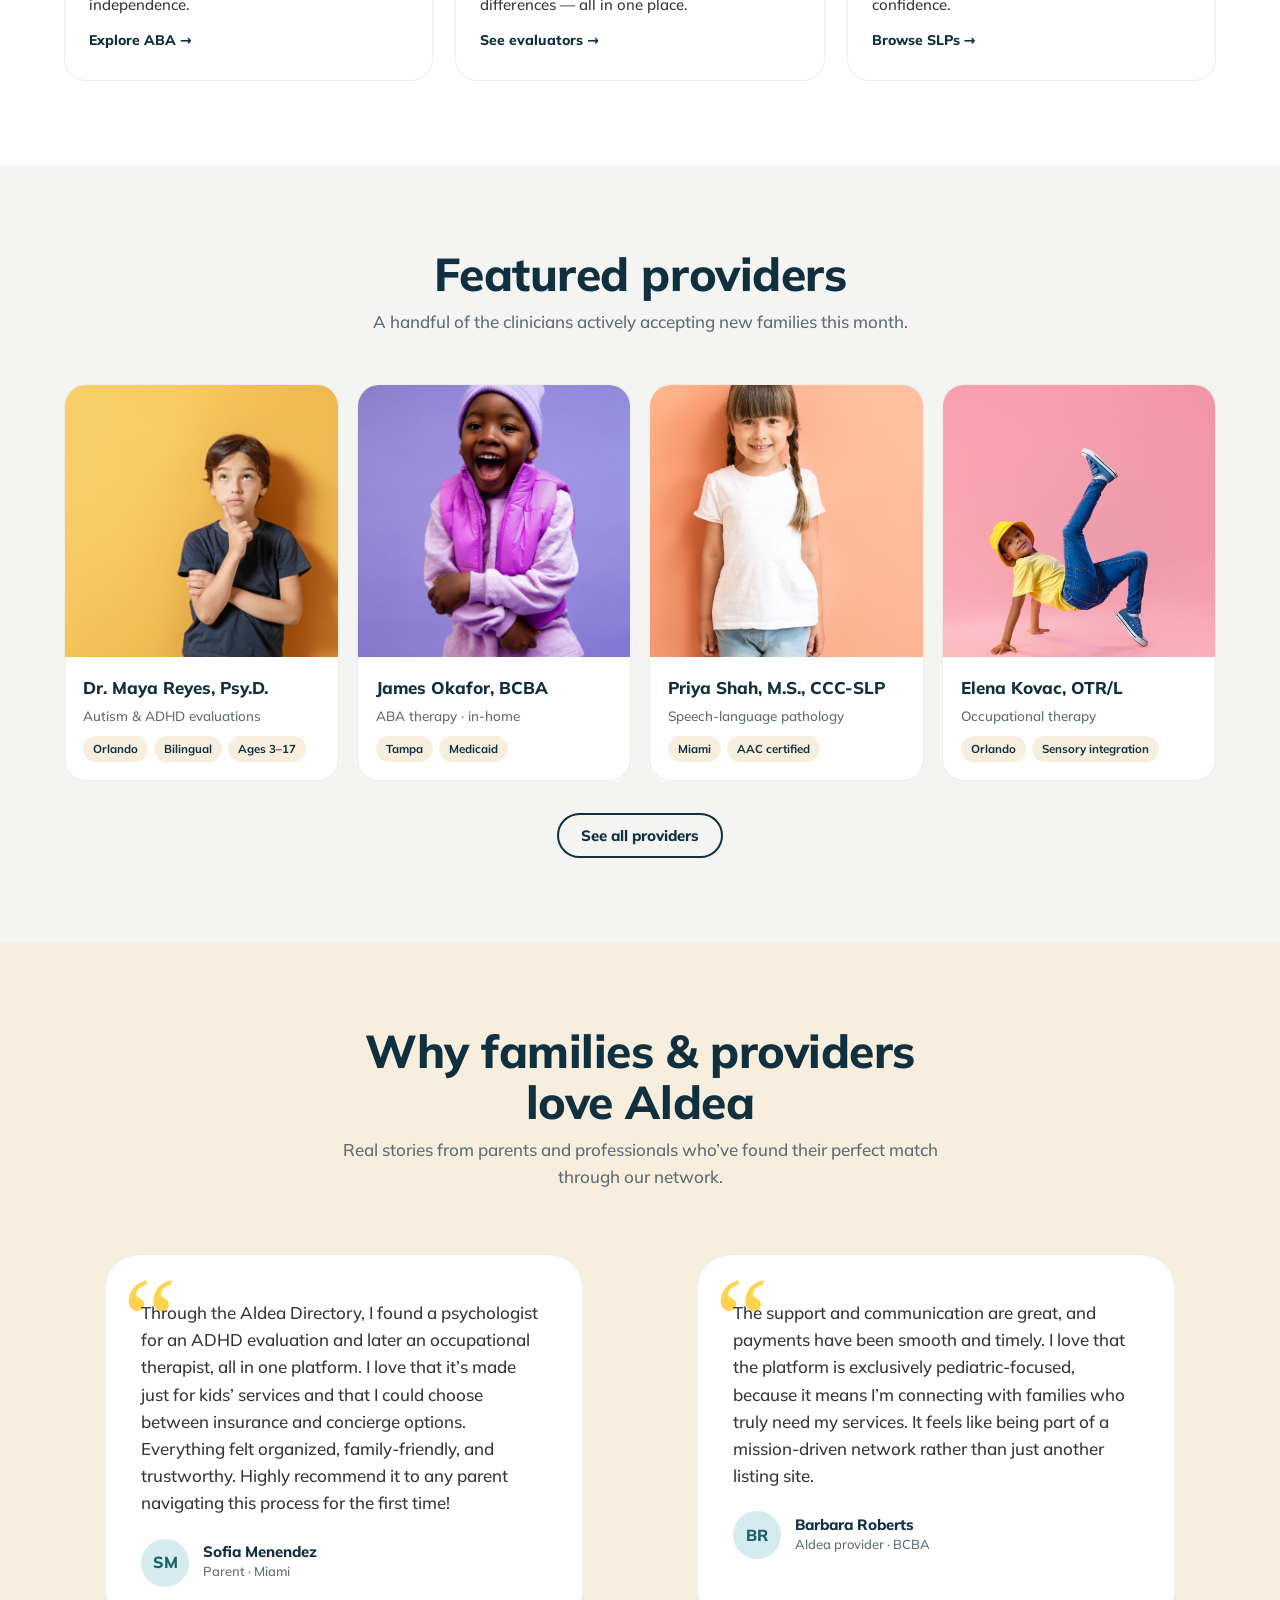
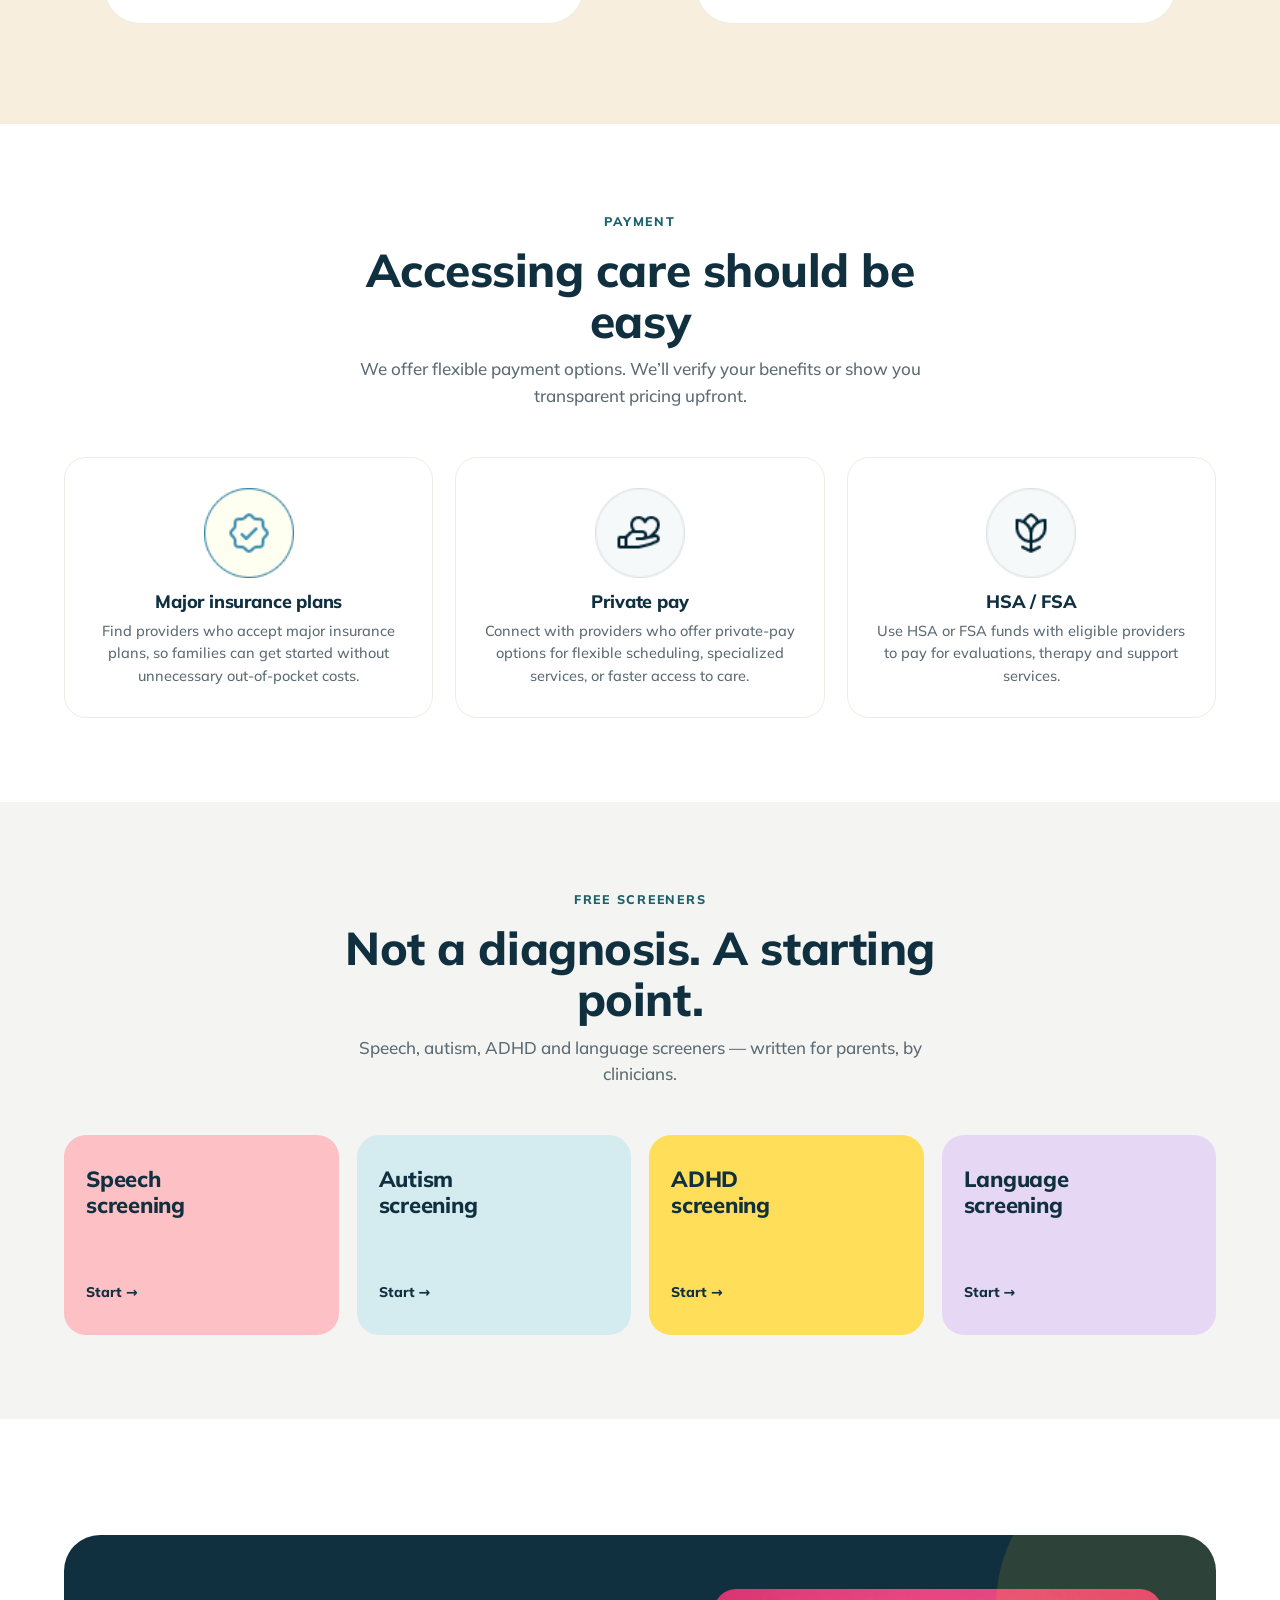
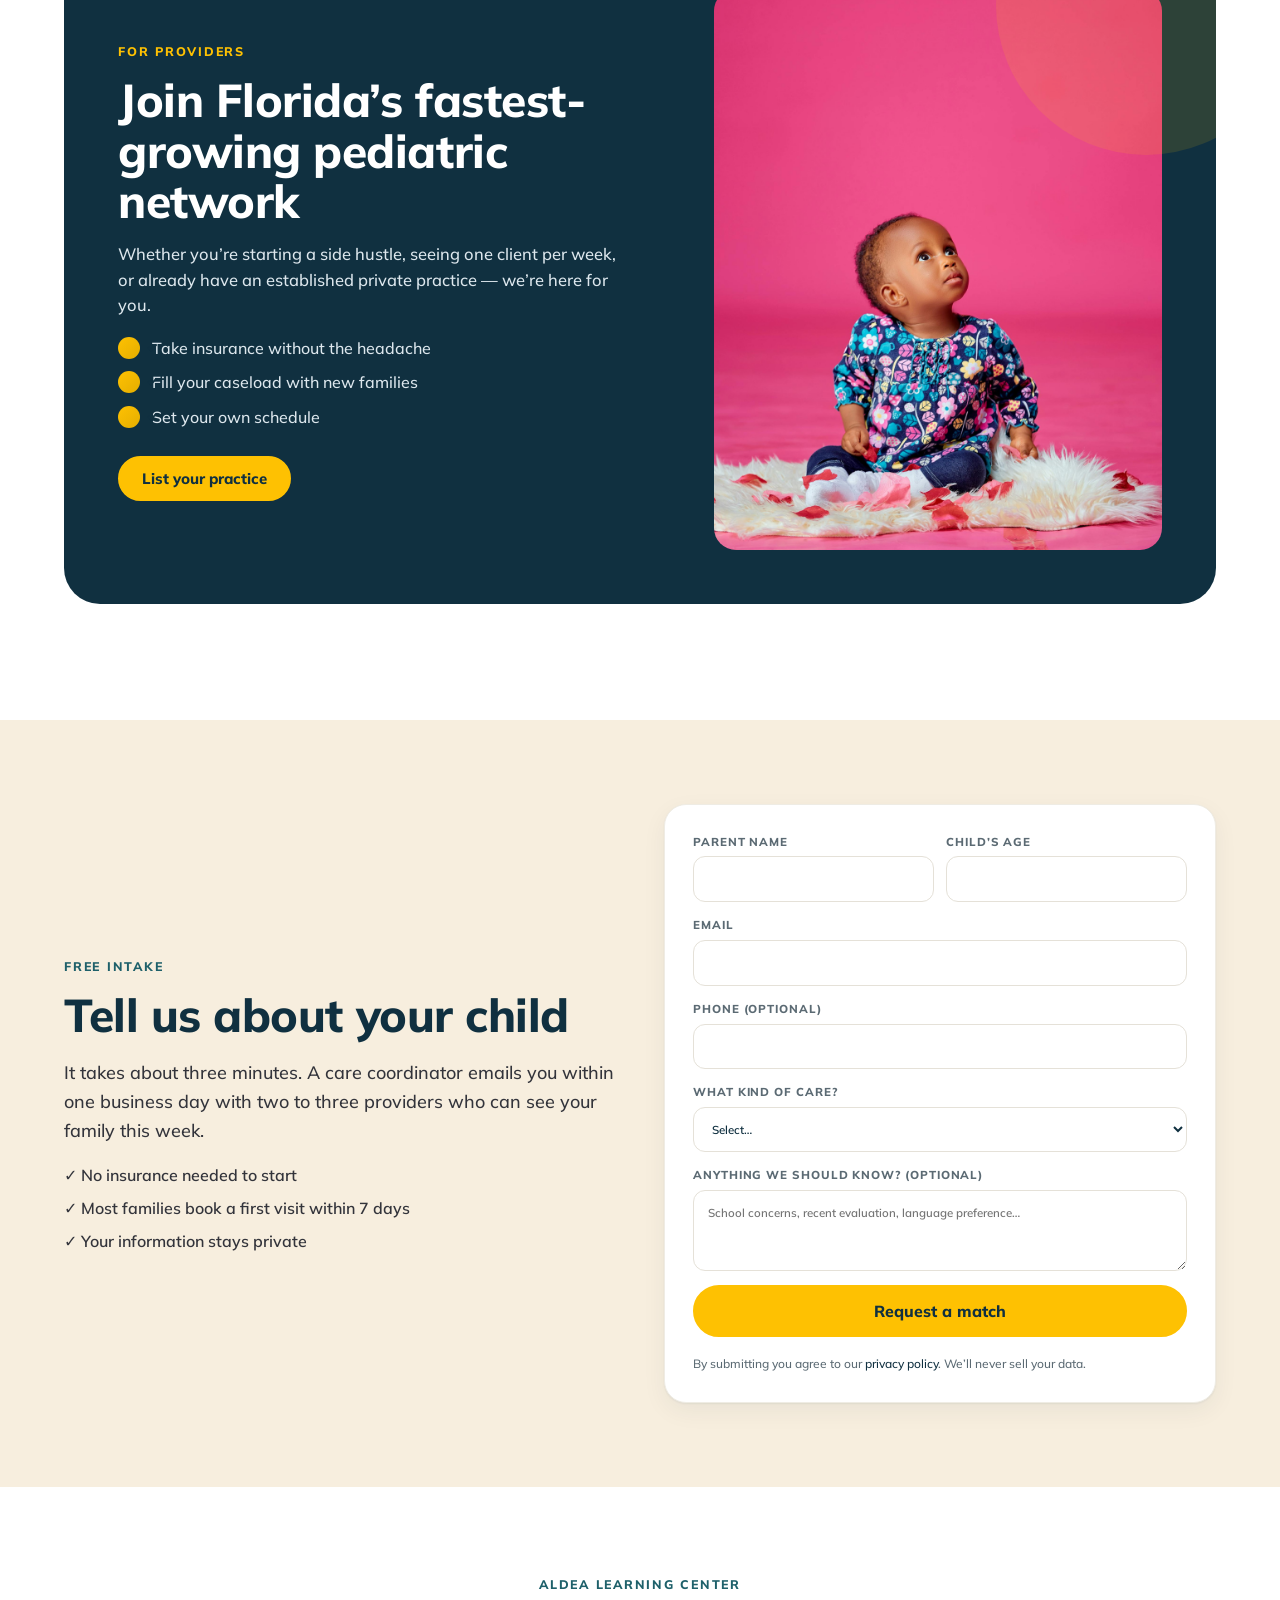
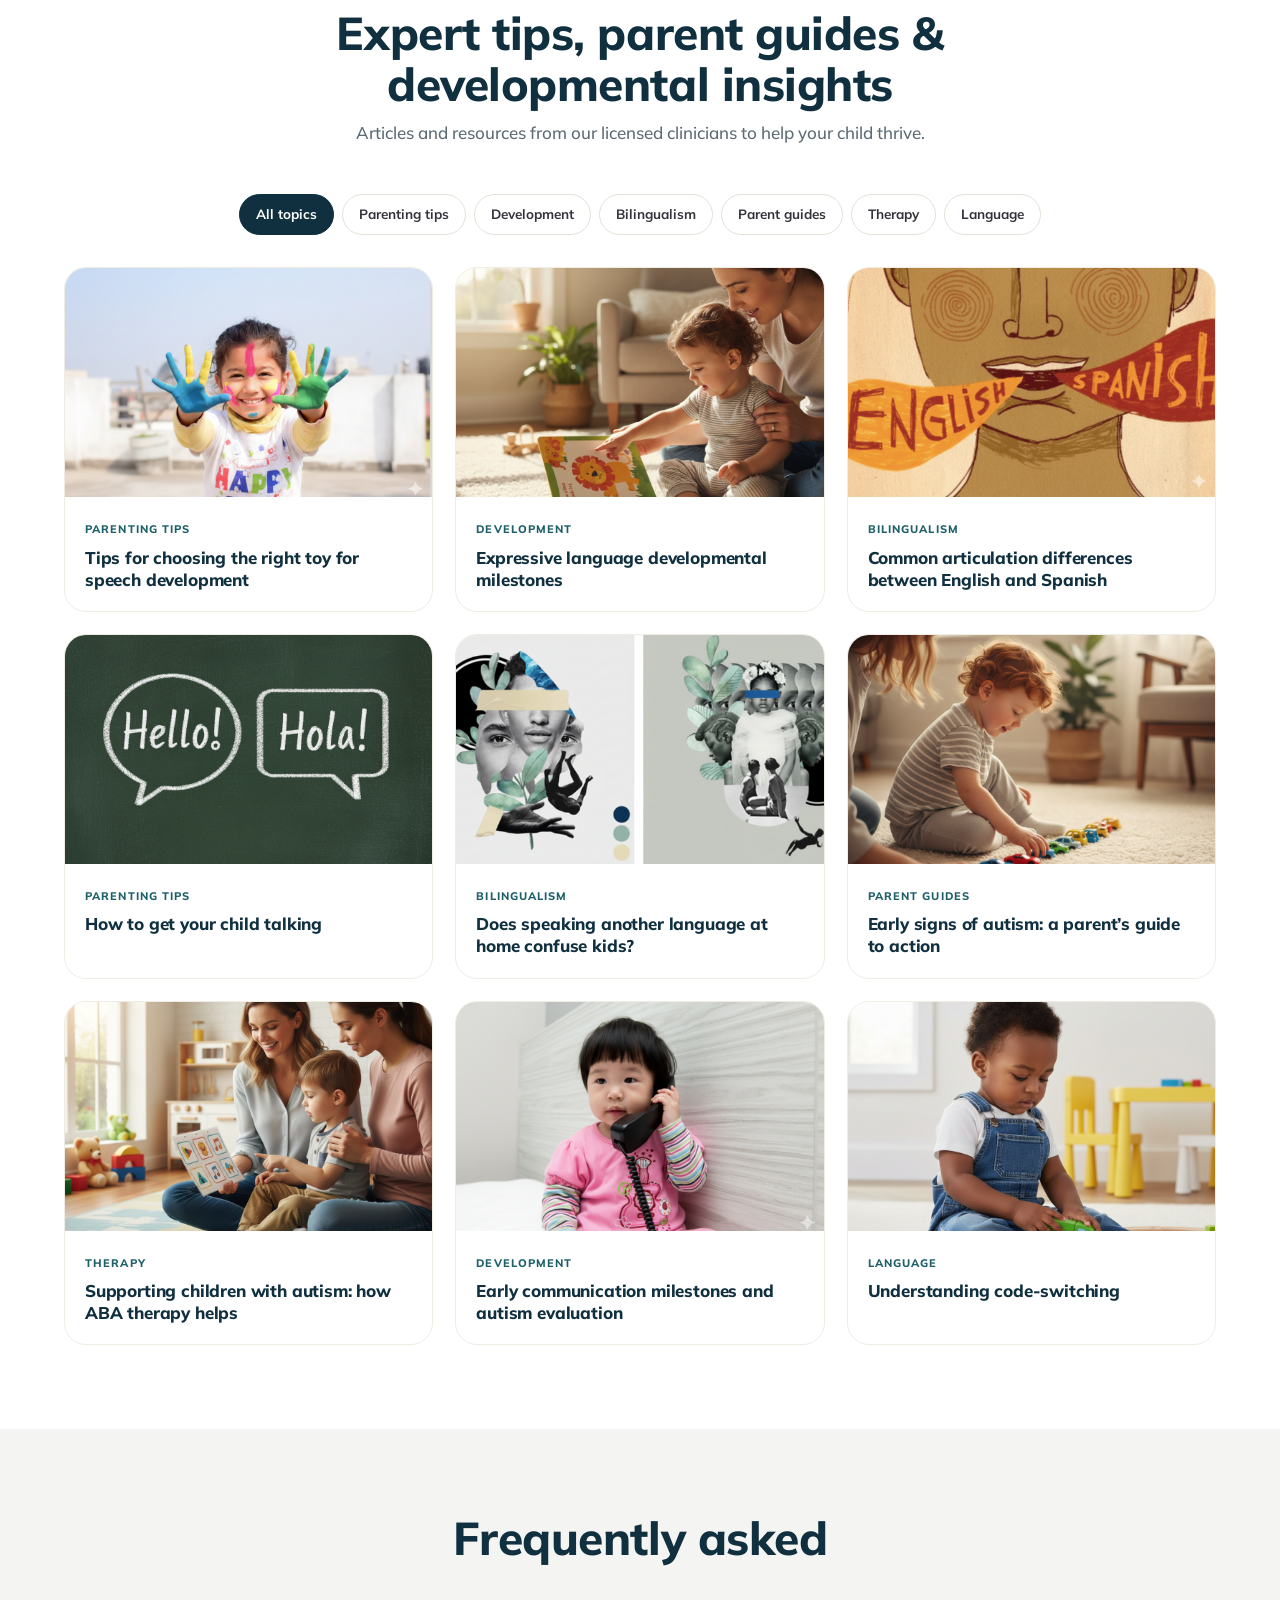
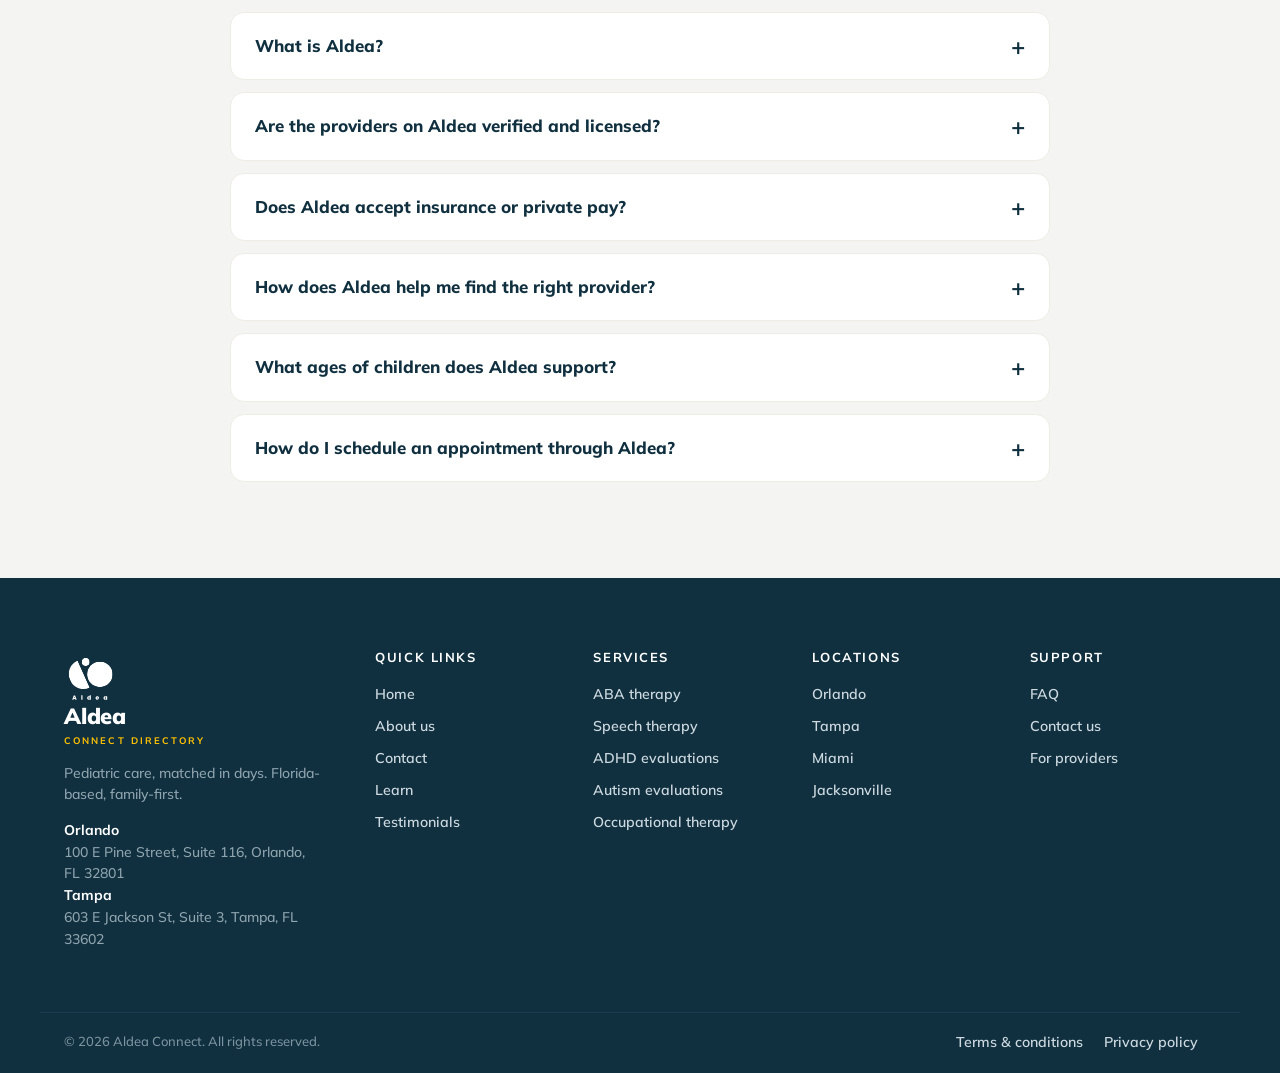
==== commit 81edb6f1: "Redesign to match youraldea.com brand - Real palette: navy #103040, mustard #FEC102, soft pink #FCC0" ====
--- a/index.html
+++ b/index.html
@@ -3,375 +3,544 @@
 <head>
 <meta charset="utf-8" />
 <meta name="viewport" content="width=device-width,initial-scale=1" />
-<title>Aldea Connect — Your child deserves to thrive. No waitlist.</title>
-<meta name="description" content="Aldea Connect matches Florida families with vetted pediatric providers for autism & ADHD evaluations, ABA, speech and OT — no waitlist." />
-<meta property="og:title" content="Aldea Connect — Pediatric care, matched in days" />
-<meta property="og:description" content="Autism & ADHD evaluations, ABA, speech and OT. Matched to a vetted Florida provider in 48 hours." />
-<meta property="og:type" content="website" />
-<meta name="theme-color" content="#0a8a8a" />
+<title>Aldea | Pediatric Therapy &amp; Evaluations in Florida — No Waitlist</title>
+<meta name="description" content="Autism &amp; ADHD evaluations, ABA therapy, speech therapy and OT across Florida. Vetted pediatric providers, no waitlist." />
+<meta name="theme-color" content="#103040" />
 <link rel="preconnect" href="https://fonts.googleapis.com" />
 <link rel="preconnect" href="https://fonts.gstatic.com" crossorigin />
-<link href="https://fonts.googleapis.com/css2?family=DM+Sans:wght@400;500;600;700&family=Fraunces:opsz,wght@9..144,500;9..144,600;9..144,700&display=swap" rel="stylesheet" />
+<link href="https://fonts.googleapis.com/css2?family=Mulish:wght@500;600;700;800;900&display=swap" rel="stylesheet" />
 <link rel="stylesheet" href="/assets/styles.css" />
-<link rel="icon" href="/assets/favicon.svg" type="image/svg+xml" />
+<link rel="icon" href="/assets/img/logo/aldea-logo.svg" type="image/svg+xml" />
 </head>
 <body>
 <a class="skip" href="#main">Skip to content</a>
 
-<header class="nav" id="nav">
-  <div class="container nav-row">
-    <a class="brand" href="/" aria-label="Aldea Connect home">
-      <span class="brand-mark" aria-hidden="true">
-        <svg viewBox="0 0 32 32" width="32" height="32"><circle cx="16" cy="16" r="14" fill="#0a8a8a"/><path d="M9 20c2-6 5-9 7-9s5 3 7 9" fill="none" stroke="#fff" stroke-width="2.2" stroke-linecap="round"/><circle cx="16" cy="11" r="1.6" fill="#fff"/></svg>
-      </span>
-      <span class="brand-word">Aldea<span class="brand-dot">.</span>Connect</span>
-    </a>
-    <nav class="nav-links" aria-label="Primary">
-      <a href="/providers.html">Find a provider</a>
-      <a href="/for-providers.html">For providers</a>
-      <a href="/how-it-works.html">How it works</a>
-      <a href="/screeners.html">Free screeners</a>
-    </nav>
-    <div class="nav-cta">
-      <a class="link" href="/login.html">Log in</a>
-      <a class="btn btn-primary" href="#match">Get matched</a>
-    </div>
-    <button class="hamburger" id="hamburger" aria-label="Open menu" aria-expanded="false" aria-controls="mobile-menu">
-      <span></span><span></span><span></span>
-    </button>
+<header>
+  <!-- Announcement marquee -->
+  <div class="marquee" aria-label="Announcement">
+    <div class="marquee-track">
+      <span>We&rsquo;re actively adding providers every week. Please check back weekly to find your provider</span>
+      <span>We&rsquo;re actively adding providers every week. Please check back weekly to find your provider</span>
+      <span>We&rsquo;re actively adding providers every week. Please check back weekly to find your provider</span>
+      <span>We&rsquo;re actively adding providers every week. Please check back weekly to find your provider</span>
+      <span>We&rsquo;re actively adding providers every week. Please check back weekly to find your provider</span>
+      <span>We&rsquo;re actively adding providers every week. Please check back weekly to find your provider</span>
+    </div>
   </div>
-  <div class="mobile-menu" id="mobile-menu" hidden>
-    <a href="/providers.html">Find a provider</a>
-    <a href="/for-providers.html">For providers</a>
-    <a href="/how-it-works.html">How it works</a>
-    <a href="/screeners.html">Free screeners</a>
-    <a href="/login.html">Log in</a>
-    <a class="btn btn-primary" href="#match">Get matched</a>
-  </div>
+
+  <!-- Nav -->
+  <nav class="nav" aria-label="Primary">
+    <div class="container nav-row">
+      <a class="brand" href="/">
+        <img class="brand-logo" src="/assets/img/logo/aldea-logo.svg" alt="" />
+        <span><span class="brand-wordmark">Aldea</span><span class="brand-sub">Connect Directory</span></span>
+      </a>
+      <div class="nav-links">
+        <a href="/about.html">About Us</a>
+        <span class="has-menu" tabindex="0">
+          <span>For Providers <span class="caret">▾</span></span>
+          <div class="menu">
+            <a href="/for-providers.html">Join our provider network</a>
+            <a href="/for-providers.html#refer">Refer a patient</a>
+          </div>
+        </span>
+        <a href="/learn.html">Learn</a>
+        <a href="/screeners.html#milestone">Milestone Tracker</a>
+        <span class="has-menu" tabindex="0">
+          <span>Free Screeners <span class="caret">▾</span></span>
+          <div class="menu">
+            <a href="/screeners.html#autism">Autism screening</a>
+            <a href="/screeners.html#adhd">ADHD screening</a>
+            <a href="/screeners.html#speech">Speech screening</a>
+            <a href="/screeners.html#language">Language screening</a>
+          </div>
+        </span>
+        <a href="/contact.html">Contact Us</a>
+      </div>
+      <div class="nav-cta">
+        <a class="signin" href="/login.html"><svg width="14" height="14" viewBox="0 0 24 24" fill="none" stroke="currentColor" stroke-width="2.4"><path d="M10 17l5-5-5-5"/><path d="M15 12H3"/></svg> Sign In</a>
+        <a class="btn btn-yellow" href="#match">Get Started</a>
+      </div>
+      <button class="hamburger" id="hamburger" aria-label="Open menu" aria-expanded="false" aria-controls="mobile-menu"><span></span><span></span><span></span></button>
+    </div>
+    <div class="mobile-menu" id="mobile-menu" hidden>
+      <a href="/about.html">About Us</a>
+      <a href="/for-providers.html">For Providers</a>
+      <a href="/learn.html">Learn</a>
+      <a href="/screeners.html">Free Screeners</a>
+      <a href="/contact.html">Contact Us</a>
+      <a href="/login.html">Sign In</a>
+      <a href="#match" class="btn btn-yellow" style="margin-top:12px">Get Started</a>
+    </div>
+  </nav>
 </header>
 
 <main id="main">
 
-<section class="hero">
-  <div class="container hero-grid">
-    <div class="hero-copy">
-      <span class="eyebrow">Florida · No waitlist</span>
-      <h1>Your child deserves to <em>thrive.</em></h1>
-      <p class="lead">Aldea Connect matches families with carefully vetted pediatric providers for autism &amp; ADHD evaluations, ABA, speech and occupational therapy — usually within 48 hours, never a six-month wait.</p>
-      <div class="hero-ctas">
-        <a class="btn btn-primary btn-lg" href="#match">Get matched</a>
-        <a class="btn btn-ghost btn-lg" href="/providers.html">Browse providers</a>
-      </div>
-      <ul class="trust-row" aria-label="Trust signals">
-        <li><svg viewBox="0 0 24 24" width="18" height="18" aria-hidden="true"><path fill="currentColor" d="M12 2l3 6 7 1-5 5 1 7-6-3-6 3 1-7-5-5 7-1z"/></svg> Background-checked clinicians</li>
-        <li><svg viewBox="0 0 24 24" width="18" height="18" aria-hidden="true"><path fill="none" stroke="currentColor" stroke-width="2.4" d="M4 12l5 5L20 6"/></svg> In-network with most plans</li>
-        <li><svg viewBox="0 0 24 24" width="18" height="18" aria-hidden="true"><path fill="currentColor" d="M12 1l4 4h-3v6h-2V5H8l4-4zm-7 12h14v8H5v-8z"/></svg> HSA / FSA accepted</li>
-      </ul>
-    </div>
-    <div class="hero-art" aria-hidden="true">
-      <div class="art-card art-card-1">
-        <svg viewBox="0 0 220 240" width="220" height="240">
-          <defs>
-            <linearGradient id="g1" x1="0" x2="1" y1="0" y2="1"><stop offset="0" stop-color="#a7e8e3"/><stop offset="1" stop-color="#0a8a8a"/></linearGradient>
-          </defs>
-          <rect width="220" height="240" rx="24" fill="url(#g1)"/>
-          <circle cx="110" cy="98" r="38" fill="#fff7e6"/>
-          <path d="M55 220c0-30 25-54 55-54s55 24 55 54" fill="#fff7e6"/>
-          <circle cx="100" cy="92" r="3" fill="#0a3a3a"/><circle cx="120" cy="92" r="3" fill="#0a3a3a"/>
-          <path d="M100 108c4 5 16 5 20 0" fill="none" stroke="#0a3a3a" stroke-width="2.4" stroke-linecap="round"/>
-        </svg>
-        <div class="art-meta">
-          <strong>Dr. Maya Reyes, Psy.D.</strong>
-          <span>Autism &amp; ADHD evaluations · Orlando</span>
-          <span class="art-badge">Next opening: Thu</span>
-        </div>
-      </div>
-      <div class="art-card art-card-2">
-        <div class="mini-stat">
-          <span class="mini-num">48h</span>
-          <span class="mini-label">Average match time</span>
-        </div>
-        <div class="mini-stat">
-          <span class="mini-num">96%</span>
-          <span class="mini-label">Parents would refer a friend</span>
-        </div>
-      </div>
-      <div class="blob blob-1"></div>
-      <div class="blob blob-2"></div>
-    </div>
-  </div>
-</section>
-
-<section class="logos" aria-label="Insurance and partners">
-  <div class="container logos-row">
-    <span class="logos-label">Works with most major plans</span>
-    <ul>
-      <li>Aetna</li><li>BCBS FL</li><li>Cigna</li><li>UnitedHealthcare</li><li>Humana</li><li>Tricare</li><li>HSA / FSA</li>
-    </ul>
-  </div>
-</section>
-
-<section class="section" id="services">
-  <div class="container">
-    <header class="section-head">
-      <h2>Browse care by what your family needs</h2>
-      <p>Each category is staffed by licensed, background-checked clinicians who specialize in pediatric and neurodivergent care.</p>
-    </header>
-    <ul class="cat-grid">
-      <li class="cat">
-        <div class="cat-art cat-1"></div>
-        <h3>Autism &amp; ADHD evaluations</h3>
-        <p>Comprehensive psychological evaluations from licensed clinicians, with results in weeks — not months.</p>
-        <a class="cat-link" href="/providers.html?service=evaluations">See providers →</a>
-      </li>
-      <li class="cat">
-        <div class="cat-art cat-2"></div>
-        <h3>ABA therapy</h3>
-        <p>Personalized, play-based behavior support delivered at home, in clinic, or in school settings.</p>
-        <a class="cat-link" href="/providers.html?service=aba">See providers →</a>
-      </li>
-      <li class="cat">
-        <div class="cat-art cat-3"></div>
-        <h3>Speech &amp; language</h3>
-        <p>From early communication to articulation and AAC — therapy that meets your child where they are.</p>
-        <a class="cat-link" href="/providers.html?service=speech">See providers →</a>
-      </li>
-      <li class="cat">
-        <div class="cat-art cat-4"></div>
-        <h3>Occupational therapy</h3>
-        <p>Sensory regulation, fine motor and daily-living skills — built around your child&rsquo;s goals.</p>
-        <a class="cat-link" href="/providers.html?service=ot">See providers →</a>
-      </li>
-      <li class="cat">
-        <div class="cat-art cat-5"></div>
-        <h3>Learning &amp; tutoring</h3>
-        <p>Support for dyslexia, dyscalculia and learning differences from credentialed specialists.</p>
-        <a class="cat-link" href="/providers.html?service=learning">See providers →</a>
-      </li>
-      <li class="cat">
-        <div class="cat-art cat-6"></div>
-        <h3>Parent coaching</h3>
-        <p>One-on-one guidance to navigate diagnosis, school plans (IEP/504) and day-to-day life.</p>
-        <a class="cat-link" href="/providers.html?service=coaching">See providers →</a>
-      </li>
-    </ul>
-  </div>
-</section>
-
-<section class="section section-alt" id="how">
-  <div class="container">
-    <header class="section-head">
-      <h2>How Aldea Connect works</h2>
-      <p>Three steps from worry to a first appointment.</p>
-    </header>
-    <ol class="steps">
-      <li><span class="step-num">1</span><h3>Tell us about your child</h3><p>A 3-minute intake covers age, concerns, location and insurance. No diagnosis required.</p></li>
-      <li><span class="step-num">2</span><h3>Get matched in 48 hours</h3><p>A care navigator hand-picks 2–3 providers with real openings — not a waitlist.</p></li>
-      <li><span class="step-num">3</span><h3>Book and begin care</h3><p>Schedule directly, verify benefits, and start your first session in days.</p></li>
-    </ol>
-  </div>
-</section>
-
-<section class="section" id="featured">
-  <div class="container">
-    <header class="section-head">
-      <h2>Meet a few of our providers</h2>
-      <p>Every clinician on Aldea Connect is licensed in Florida, background-checked and manually reviewed.</p>
-    </header>
-    <ul class="provider-grid">
-      <li class="provider">
-        <div class="provider-photo p1"></div>
-        <div class="provider-body">
-          <div class="provider-top">
-            <strong>Dr. Maya Reyes, Psy.D.</strong>
-            <span class="rating" aria-label="4.9 of 5 stars">★ 4.9</span>
+  <!-- Hero -->
+  <section class="hero">
+    <img class="hero-photo" src="/assets/img/aldea-image.png" alt="" />
+    <div class="hero-overlay"></div>
+    <div class="container hero-inner">
+      <h1>Your child<br/>deserves to thrive</h1>
+      <p class="sub">Autism &amp; ADHD evaluations, ABA therapy, speech therapy — no waitlist.</p>
+
+      <form class="hero-search" id="match-mini" onsubmit="event.preventDefault(); document.querySelector('#match').scrollIntoView({behavior:'smooth'});">
+        <div class="field">
+          <label for="loc">Location</label>
+          <select id="loc" name="location"><option value="">Choose location…</option><option>Orlando</option><option>Tampa</option><option>Miami</option><option>Jacksonville</option><option>Telehealth</option></select>
+        </div>
+        <div class="field">
+          <label for="svc">Service Type</label>
+          <select id="svc" name="service"><option value="">All services…</option><option>Autism / ADHD evaluation</option><option>ABA therapy</option><option>Speech therapy</option><option>Occupational therapy</option><option>Learning support</option></select>
+        </div>
+        <div class="field">
+          <label for="pay">Payment Option</label>
+          <select id="pay" name="pay"><option value="">Any</option><option>Insurance</option><option>Private pay</option><option>HSA / FSA</option></select>
+        </div>
+        <button type="submit">Get Matched</button>
+      </form>
+
+      <p class="hero-helper">Can&rsquo;t find your insurance? Not sure what you need? Need faster access? <a href="/contact.html">Contact us and our care coordinators will help guide you.</a></p>
+    </div>
+  </section>
+
+  <!-- Trust badges row -->
+  <section class="badges" aria-label="What you get with Aldea">
+    <div class="container badge-track">
+      <div class="badge-item"><span class="bg-dot">⚡</span> Instant HSA / FSA booking</div>
+      <div class="badge-item t-teal"><span class="bg-dot">⚡</span> Instant private-pay booking</div>
+      <div class="badge-item t-pink"><span class="bg-dot">2×</span> Faster evaluation &amp; therapy scheduling</div>
+      <div class="badge-item"><span class="bg-dot">✓</span> Licensed, board-certified clinicians</div>
+      <div class="badge-item t-teal"><span class="bg-dot">🔒</span> HIPAA-compliant intake</div>
+      <div class="badge-item t-pink"><span class="bg-dot">★</span> 5.0 parent experience</div>
+    </div>
+  </section>
+
+  <!-- Service pills -->
+  <section class="pills">
+    <div class="container">
+      <div class="pill-cloud" aria-label="Browse care by need">
+        <a href="/providers.html?tag=autism-eval">Autism evaluation</a>
+        <a href="/providers.html?tag=adhd">ADHD testing</a>
+        <a href="/providers.html?tag=gifted">Gifted testing</a>
+        <a href="/providers.html?tag=learning">Learning disability</a>
+        <a href="/providers.html?tag=cognitive">Cognitive testing</a>
+        <a href="/providers.html?tag=speech">Speech delay</a>
+        <a href="/providers.html?tag=autism-therapy">Autism therapy</a>
+        <a href="/providers.html?tag=behavior">Behavior challenges</a>
+        <a href="/providers.html?tag=emotion">Emotional regulation</a>
+        <a href="/providers.html?tag=social">Social skills training</a>
+        <a href="/providers.html?tag=daily">Daily routines</a>
+        <a href="/providers.html?tag=tantrum">Tantrum support</a>
+        <a href="/providers.html?tag=language">Language development</a>
+        <a href="/providers.html?tag=articulation">Articulation / speech sounds</a>
+        <a href="/providers.html?tag=social-comm">Social communication</a>
+      </div>
+    </div>
+  </section>
+
+  <!-- How It Works -->
+  <section class="section">
+    <div class="container">
+      <div class="section-head">
+        <h2>How it works for families</h2>
+        <p>A structured approach designed around your child — usually a week from intake to first appointment.</p>
+      </div>
+      <div class="steps-board">
+        <img class="deco deco-1" src="/assets/img/website-geometric-shape.png" alt="" />
+        <img class="deco deco-2" src="/assets/img/website-geometric-shape2.png" alt="" />
+
+        <div class="step-card step-pink">
+          <h3><span class="step-num">1</span> Tell us about your child</h3>
+          <p>Answer a few quick questions — less than a minute.</p>
+        </div>
+        <div class="step-card step-photo">
+          <img src="/assets/img/family.png" alt="A family of three smiling on a couch." />
+        </div>
+        <div class="step-card">
+          <h3><span class="step-num">2</span> Get matched</h3>
+          <p>Receive your personalized provider match instantly — no waitlist.</p>
+        </div>
+        <div class="step-card">
+          <h3><span class="step-num">3</span> Request your first appointment</h3>
+          <p>Send a booking request and get your child started.</p>
+        </div>
+      </div>
+      <div class="steps-cta"><a class="btn btn-ink btn-lg" href="#match">Start intake</a></div>
+    </div>
+  </section>
+
+  <!-- About card -->
+  <section class="section section-cream">
+    <div class="container about-row">
+      <div class="about-photo">
+        <img src="/assets/img/siblings.png" alt="Two siblings laughing together." />
+      </div>
+      <div class="about-copy">
+        <span class="kicker">Pediatric care platform</span>
+        <h2>Serving families across Florida</h2>
+        <p class="lead">Founded by pediatric specialists. Aldea helps families access trusted developmental care faster — without the runaround, the six-month waitlist, or the dead-end phone trees.</p>
+        <a class="btn btn-ink" href="/providers.html">Find a provider</a>
+      </div>
+    </div>
+  </section>
+
+  <!-- Top services -->
+  <section class="section">
+    <div class="container">
+      <div class="section-head"><h2>Top Aldea services</h2></div>
+      <div class="svc-grid">
+        <article class="svc svc-1">
+          <div class="svc-icon"><svg width="28" height="28" viewBox="0 0 24 24" fill="none" stroke="currentColor" stroke-width="2.4"><path d="M12 21c-1-2-6-6-6-11a6 6 0 0 1 12 0c0 5-5 9-6 11z"/></svg></div>
+          <h3>ABA Therapy</h3>
+          <p>Personalized behavior support to help your child build skills, confidence, and independence.</p>
+          <a class="more" href="/providers.html?tag=aba">Explore ABA →</a>
+        </article>
+        <article class="svc svc-2">
+          <div class="svc-icon"><svg width="28" height="28" viewBox="0 0 24 24" fill="none" stroke="currentColor" stroke-width="2.4"><circle cx="12" cy="12" r="9"/><path d="M9 11h6"/><path d="M9 14h4"/></svg></div>
+          <h3>Clinical Psychology</h3>
+          <p>Comprehensive evaluations for autism, ADHD, anxiety, giftedness and learning differences — all in one place.</p>
+          <a class="more" href="/providers.html?tag=eval">See evaluators →</a>
+        </article>
+        <article class="svc svc-3">
+          <div class="svc-icon"><svg width="28" height="28" viewBox="0 0 24 24" fill="none" stroke="currentColor" stroke-width="2.4"><path d="M4 6h12l4 4-4 4H4z"/><path d="M8 18v-2"/></svg></div>
+          <h3>Speech Therapy</h3>
+          <p>Speech and language therapy focused on improving communication, clarity and confidence.</p>
+          <a class="more" href="/providers.html?tag=speech">Browse SLPs →</a>
+        </article>
+      </div>
+    </div>
+  </section>
+
+  <!-- Featured providers -->
+  <section class="section section-offwhite">
+    <div class="container">
+      <div class="section-head"><h2>Featured providers</h2><p>A handful of the clinicians actively accepting new families this month.</p></div>
+      <div class="providers-row">
+        <article class="provider-card">
+          <div class="provider-photo"><img src="/assets/img/child-1.png" alt="" /></div>
+          <div class="provider-body">
+            <div class="provider-name">Dr. Maya Reyes, Psy.D.</div>
+            <div class="provider-role">Autism &amp; ADHD evaluations</div>
+            <div class="provider-tags"><span>Orlando</span><span>Bilingual</span><span>Ages 3–17</span></div>
           </div>
-          <p class="provider-spec">Autism &amp; ADHD evaluations · Orlando &amp; telehealth</p>
-          <ul class="chip-row"><li>In-network</li><li>Bilingual</li><li>Ages 3–17</li></ul>
-          <div class="provider-foot">
-            <span class="price">From $185/visit</span>
-            <a class="btn btn-soft" href="/providers.html#maya">View profile</a>
+        </article>
+        <article class="provider-card">
+          <div class="provider-photo"><img src="/assets/img/child-2.png" alt="" /></div>
+          <div class="provider-body">
+            <div class="provider-name">James Okafor, BCBA</div>
+            <div class="provider-role">ABA therapy · in-home</div>
+            <div class="provider-tags"><span>Tampa</span><span>Medicaid</span></div>
           </div>
-        </div>
-      </li>
-      <li class="provider">
-        <div class="provider-photo p2"></div>
-        <div class="provider-body">
-          <div class="provider-top">
-            <strong>James Okafor, BCBA</strong>
-            <span class="rating" aria-label="5 of 5 stars">★ 5.0</span>
+        </article>
+        <article class="provider-card">
+          <div class="provider-photo"><img src="/assets/img/child-3.png" alt="" /></div>
+          <div class="provider-body">
+            <div class="provider-name">Priya Shah, M.S., CCC-SLP</div>
+            <div class="provider-role">Speech-language pathology</div>
+            <div class="provider-tags"><span>Miami</span><span>AAC certified</span></div>
           </div>
-          <p class="provider-spec">ABA therapy · Tampa, in-home</p>
-          <ul class="chip-row"><li>Accepts Medicaid</li><li>Early intervention</li></ul>
-          <div class="provider-foot">
-            <span class="price">Insurance billed</span>
-            <a class="btn btn-soft" href="/providers.html#james">View profile</a>
+        </article>
+        <article class="provider-card">
+          <div class="provider-photo"><img src="/assets/img/happy-child.png" alt="" /></div>
+          <div class="provider-body">
+            <div class="provider-name">Elena Kovac, OTR/L</div>
+            <div class="provider-role">Occupational therapy</div>
+            <div class="provider-tags"><span>Orlando</span><span>Sensory integration</span></div>
           </div>
-        </div>
-      </li>
-      <li class="provider">
-        <div class="provider-photo p3"></div>
-        <div class="provider-body">
-          <div class="provider-top">
-            <strong>Priya Shah, M.S., CCC-SLP</strong>
-            <span class="rating" aria-label="4.8 of 5 stars">★ 4.8</span>
-          </div>
-          <p class="provider-spec">Speech-language pathology · Miami</p>
-          <ul class="chip-row"><li>AAC certified</li><li>Bilingual</li></ul>
-          <div class="provider-foot">
-            <span class="price">From $140/visit</span>
-            <a class="btn btn-soft" href="/providers.html#priya">View profile</a>
-          </div>
-        </div>
-      </li>
-    </ul>
-    <div class="centered"><a class="btn btn-primary" href="/providers.html">See all providers</a></div>
-  </div>
-</section>
-
-<section class="section section-alt" id="safety">
-  <div class="container safety-grid">
-    <div>
-      <h2>Safety first — and not just on paper</h2>
-      <p>Every provider is verified before a single family sees their profile. We require:</p>
-      <ul class="check-list">
-        <li>Active Florida licensure verified through the state DOH</li>
-        <li>Level 2 background check with continuous monitoring</li>
-        <li>References from previous clinical supervisors</li>
-        <li>Manual review of credentials by our clinical team</li>
-        <li>Annual recredentialing and complaint review</li>
-      </ul>
-      <p class="callout">All matches, intake and billing happen through Aldea Connect — never off-platform.</p>
-    </div>
-    <aside class="badges">
-      <div class="badge"><strong>Level 2</strong><span>Background check</span></div>
-      <div class="badge"><strong>HIPAA</strong><span>Secure intake</span></div>
-      <div class="badge"><strong>FL DOH</strong><span>License verified</span></div>
-      <div class="badge"><strong>SOC 2</strong><span>Type II hosting</span></div>
-    </aside>
-  </div>
-</section>
-
-<section class="section" id="match">
-  <div class="container match-grid">
-    <div>
-      <span class="eyebrow">Free, 3-minute intake</span>
-      <h2>Get matched with a provider</h2>
-      <p>Tell us a little about your child and a care navigator will reach out within one business day.</p>
-      <ul class="check-list small">
-        <li>No insurance needed to start</li>
-        <li>Most families book a first visit within 7 days</li>
-        <li>Your information stays private</li>
-      </ul>
-    </div>
-    <form class="card form" id="intake-form" novalidate>
-      <div class="row two">
-        <label>Parent first name<input name="parent" required autocomplete="given-name" /></label>
-        <label>Child&rsquo;s age<input name="age" inputmode="numeric" pattern="[0-9]*" required /></label>
-      </div>
-      <label>Email<input type="email" name="email" required autocomplete="email" /></label>
-      <label>Phone (optional)<input type="tel" name="phone" autocomplete="tel" /></label>
-      <label>What kind of care are you looking for?
-        <select name="service" required>
-          <option value="">Select one…</option>
-          <option>Autism or ADHD evaluation</option>
-          <option>ABA therapy</option>
-          <option>Speech therapy</option>
-          <option>Occupational therapy</option>
-          <option>Learning &amp; tutoring</option>
-          <option>Not sure yet</option>
-        </select>
-      </label>
-      <label>Anything we should know?<textarea name="notes" rows="3" placeholder="School concerns, recent evaluation, language preference…"></textarea></label>
-      <button class="btn btn-primary btn-lg" type="submit">Request a match</button>
-      <p class="fineprint">By submitting you agree to our <a href="/privacy.html">privacy policy</a>. We&rsquo;ll never sell your data.</p>
-      <div class="form-success" hidden role="status">
-        <strong>Thanks — we got it.</strong> A care navigator will email you within one business day.
-      </div>
-    </form>
-  </div>
-</section>
-
-<section class="section section-alt" id="stories">
-  <div class="container">
-    <header class="section-head">
-      <h2>Parents in our community</h2>
-    </header>
-    <ul class="quotes">
-      <li>
-        <blockquote>“We went from a 9-month waitlist to a confirmed evaluation in five days. The clinician was warm, thorough and finally gave us a path forward.”</blockquote>
-        <cite><span class="who">Andrea M.</span><span class="where">Mom of 2 · Orlando</span></cite>
-      </li>
-      <li>
-        <blockquote>“My son&rsquo;s BCBA actually plays with him. He looks forward to therapy. That&rsquo;s a sentence I never thought I&rsquo;d type.”</blockquote>
-        <cite><span class="who">Daniel R.</span><span class="where">Dad of 1 · Tampa</span></cite>
-      </li>
-      <li>
-        <blockquote>“As a speech therapist, Aldea Connect lets me focus on kids — not on chasing referrals or fighting paperwork.”</blockquote>
-        <cite><span class="who">Priya S., CCC-SLP</span><span class="where">Provider · Miami</span></cite>
-      </li>
-    </ul>
-  </div>
-</section>
-
-<section class="section" id="faq">
-  <div class="container faq">
-    <h2>Frequently asked</h2>
-    <details><summary>Does Aldea Connect take insurance?</summary><p>Most providers are in-network with Aetna, BCBS FL, Cigna, UnitedHealthcare, Humana and Tricare. We verify benefits before your first visit. Private pay, HSA and FSA are also accepted.</p></details>
-    <details><summary>How fast can we actually be seen?</summary><p>Median match time is 48 hours, median first-visit booking is 7 days. We only list providers with real openings — there is no waitlist on Aldea Connect.</p></details>
-    <details><summary>Is this telehealth or in person?</summary><p>Both. Evaluations and speech are often available via telehealth statewide; ABA and OT are typically in-home or in-clinic in Orlando, Tampa, Miami and Jacksonville.</p></details>
-    <details><summary>Who is Aldea Connect for?</summary><p>Florida families with children ages 0–18 navigating autism, ADHD, learning differences, speech delays, sensory needs or a recent diagnosis — and the clinicians who care for them.</p></details>
-    <details><summary>What does it cost to use the platform?</summary><p>Nothing for families. Providers pay a flat monthly subscription so we never take a cut of your care.</p></details>
-  </div>
-</section>
-
-<section class="cta-band">
-  <div class="container cta-row">
-    <div>
-      <h2>Are you a clinician?</h2>
-      <p>Join a curated network of pediatric and neurodivergent specialists across Florida. Flat monthly subscription, no per-visit fees.</p>
-    </div>
-    <a class="btn btn-light btn-lg" href="/for-providers.html">List your practice</a>
-  </div>
-</section>
+        </article>
+      </div>
+      <div class="steps-cta"><a class="btn btn-outline" href="/providers.html">See all providers</a></div>
+    </div>
+  </section>
+
+  <!-- Testimonials -->
+  <section class="section section-cream">
+    <div class="container">
+      <div class="section-head">
+        <h2>Why families &amp; providers love Aldea</h2>
+        <p>Real stories from parents and professionals who&rsquo;ve found their perfect match through our network.</p>
+      </div>
+      <div class="t-grid">
+        <figure class="t-card">
+          <blockquote class="t-quote">Through the Aldea Directory, I found a psychologist for an ADHD evaluation and later an occupational therapist, all in one platform. I love that it&rsquo;s made just for kids&rsquo; services and that I could choose between insurance and concierge options. Everything felt organized, family-friendly, and trustworthy. Highly recommend it to any parent navigating this process for the first time!</blockquote>
+          <figcaption class="t-attr">
+            <span class="t-avatar">SM</span>
+            <div><div class="t-name">Sofia Menendez</div><div class="t-role">Parent · Miami</div></div>
+          </figcaption>
+        </figure>
+        <figure class="t-card">
+          <blockquote class="t-quote">The support and communication are great, and payments have been smooth and timely. I love that the platform is exclusively pediatric-focused, because it means I&rsquo;m connecting with families who truly need my services. It feels like being part of a mission-driven network rather than just another listing site.</blockquote>
+          <figcaption class="t-attr">
+            <span class="t-avatar">BR</span>
+            <div><div class="t-name">Barbara Roberts</div><div class="t-role">Aldea provider · BCBA</div></div>
+          </figcaption>
+        </figure>
+      </div>
+    </div>
+  </section>
+
+  <!-- Payment options -->
+  <section class="section">
+    <div class="container">
+      <div class="section-head">
+        <span class="kicker">Payment</span>
+        <h2>Accessing care should be easy</h2>
+        <p>We offer flexible payment options. We&rsquo;ll verify your benefits or show you transparent pricing upfront.</p>
+      </div>
+      <div class="pay-grid">
+        <article class="pay">
+          <img src="/assets/img/insurance.png" alt="" />
+          <h3>Major insurance plans</h3>
+          <p>Find providers who accept major insurance plans, so families can get started without unnecessary out-of-pocket costs.</p>
+        </article>
+        <article class="pay">
+          <img src="/assets/img/private-pay.png" alt="" />
+          <h3>Private pay</h3>
+          <p>Connect with providers who offer private-pay options for flexible scheduling, specialized services, or faster access to care.</p>
+        </article>
+        <article class="pay">
+          <img src="/assets/img/hsa.png" alt="" />
+          <h3>HSA / FSA</h3>
+          <p>Use HSA or FSA funds with eligible providers to pay for evaluations, therapy and support services.</p>
+        </article>
+      </div>
+    </div>
+  </section>
+
+  <!-- Free Screeners -->
+  <section class="section section-offwhite">
+    <div class="container">
+      <div class="section-head">
+        <span class="kicker">Free Screeners</span>
+        <h2>Not a diagnosis. A starting point.</h2>
+        <p>Speech, autism, ADHD and language screeners — written for parents, by clinicians.</p>
+      </div>
+      <div class="screen-grid">
+        <a class="screen-card c-1" href="/screeners.html#speech">
+          <h3>Speech<br/>screening</h3>
+          <span class="go">Start →</span>
+        </a>
+        <a class="screen-card c-2" href="/screeners.html#autism">
+          <h3>Autism<br/>screening</h3>
+          <span class="go">Start →</span>
+        </a>
+        <a class="screen-card c-3" href="/screeners.html#adhd">
+          <h3>ADHD<br/>screening</h3>
+          <span class="go">Start →</span>
+        </a>
+        <a class="screen-card c-4" href="/screeners.html#language">
+          <h3>Language<br/>screening</h3>
+          <span class="go">Start →</span>
+        </a>
+      </div>
+    </div>
+  </section>
+
+  <!-- For providers band -->
+  <section class="section">
+    <div class="container">
+      <div class="fp-band">
+        <div>
+          <span class="kicker" style="color:var(--yellow)">For Providers</span>
+          <h2>Join Florida&rsquo;s fastest-growing pediatric network</h2>
+          <p style="color:#dde7ed;font-size:16.5px;max-width:50ch">Whether you&rsquo;re starting a side hustle, seeing one client per week, or already have an established private practice — we&rsquo;re here for you.</p>
+          <ul>
+            <li>Take insurance without the headache</li>
+            <li>Fill your caseload with new families</li>
+            <li>Set your own schedule</li>
+          </ul>
+          <div style="margin-top:26px"><a class="btn btn-yellow" href="/for-providers.html">List your practice</a></div>
+        </div>
+        <div class="fp-art">
+          <img src="/assets/img/babygirl.png" alt="A toddler smiling." />
+        </div>
+      </div>
+    </div>
+  </section>
+
+  <!-- Match form -->
+  <section class="section section-cream" id="match">
+    <div class="container match-grid">
+      <div>
+        <span class="kicker">Free intake</span>
+        <h2>Tell us about your child</h2>
+        <p class="lead">It takes about three minutes. A care coordinator emails you within one business day with two to three providers who can see your family this week.</p>
+        <ul style="list-style:none;padding:0;margin:0;display:grid;gap:8px;color:var(--ink-2);font-weight:600">
+          <li>✓ No insurance needed to start</li>
+          <li>✓ Most families book a first visit within 7 days</li>
+          <li>✓ Your information stays private</li>
+        </ul>
+      </div>
+      <form class="card form" id="intake-form" novalidate>
+        <div class="row">
+          <label>Parent name<input name="parent" required autocomplete="given-name" /></label>
+          <label>Child&rsquo;s age<input name="age" inputmode="numeric" pattern="[0-9]*" required /></label>
+        </div>
+        <label>Email<input type="email" name="email" required autocomplete="email" /></label>
+        <label>Phone (optional)<input type="tel" name="phone" autocomplete="tel" /></label>
+        <label>What kind of care?
+          <select name="service" required>
+            <option value="">Select…</option>
+            <option>Autism or ADHD evaluation</option>
+            <option>ABA therapy</option>
+            <option>Speech therapy</option>
+            <option>Occupational therapy</option>
+            <option>Learning &amp; tutoring</option>
+            <option>Not sure yet</option>
+          </select>
+        </label>
+        <label>Anything we should know? (optional)<textarea name="notes" rows="3" placeholder="School concerns, recent evaluation, language preference…"></textarea></label>
+        <button class="btn btn-yellow btn-lg" type="submit">Request a match</button>
+        <p class="fineprint">By submitting you agree to our <a href="/privacy.html">privacy policy</a>. We&rsquo;ll never sell your data.</p>
+        <div class="form-success" hidden role="status"><strong>Thanks — we got it.</strong> A care coordinator will email you within one business day.</div>
+      </form>
+    </div>
+  </section>
+
+  <!-- Learning Center -->
+  <section class="section">
+    <div class="container">
+      <div class="section-head">
+        <span class="kicker">Aldea Learning Center</span>
+        <h2>Expert tips, parent guides &amp; developmental insights</h2>
+        <p>Articles and resources from our licensed clinicians to help your child thrive.</p>
+      </div>
+      <div class="lc-filters" id="lc-filters">
+        <button data-tag="all" aria-pressed="true">All topics</button>
+        <button data-tag="parenting">Parenting tips</button>
+        <button data-tag="development">Development</button>
+        <button data-tag="bilingualism">Bilingualism</button>
+        <button data-tag="guides">Parent guides</button>
+        <button data-tag="therapy">Therapy</button>
+        <button data-tag="language">Language</button>
+      </div>
+      <div class="lc-grid" id="lc-grid">
+        <a class="lc-card" data-tags="parenting" href="/learn.html#toy">
+          <div class="lc-photo"><img src="/assets/img/blog/baby-girl.png" alt="" /></div>
+          <div class="lc-body"><span class="lc-tag">Parenting tips</span><h3>Tips for choosing the right toy for speech development</h3></div>
+        </a>
+        <a class="lc-card" data-tags="development" href="/learn.html#milestones">
+          <div class="lc-photo"><img src="/assets/img/blog/milestone.png" alt="" /></div>
+          <div class="lc-body"><span class="lc-tag">Development</span><h3>Expressive language developmental milestones</h3></div>
+        </a>
+        <a class="lc-card" data-tags="bilingualism" href="/learn.html#bilingual">
+          <div class="lc-photo"><img src="/assets/img/blog/bilingual.png" alt="" /></div>
+          <div class="lc-body"><span class="lc-tag">Bilingualism</span><h3>Common articulation differences between English and Spanish</h3></div>
+        </a>
+        <a class="lc-card" data-tags="parenting" href="/learn.html#talking">
+          <div class="lc-photo"><img src="/assets/img/blog/hello.png" alt="" /></div>
+          <div class="lc-body"><span class="lc-tag">Parenting tips</span><h3>How to get your child talking</h3></div>
+        </a>
+        <a class="lc-card" data-tags="bilingualism" href="/learn.html#confusion">
+          <div class="lc-photo"><img src="/assets/img/blog/code-switching.png" alt="" /></div>
+          <div class="lc-body"><span class="lc-tag">Bilingualism</span><h3>Does speaking another language at home confuse kids?</h3></div>
+        </a>
+        <a class="lc-card" data-tags="guides" href="/learn.html#early-signs">
+          <div class="lc-photo"><img src="/assets/img/blog/signs.png" alt="" /></div>
+          <div class="lc-body"><span class="lc-tag">Parent guides</span><h3>Early signs of autism: a parent&rsquo;s guide to action</h3></div>
+        </a>
+        <a class="lc-card" data-tags="therapy" href="/learn.html#aba">
+          <div class="lc-photo"><img src="/assets/img/blog/support.png" alt="" /></div>
+          <div class="lc-body"><span class="lc-tag">Therapy</span><h3>Supporting children with autism: how ABA therapy helps</h3></div>
+        </a>
+        <a class="lc-card" data-tags="development" href="/learn.html#comm">
+          <div class="lc-photo"><img src="/assets/img/blog/happy-baby.png" alt="" /></div>
+          <div class="lc-body"><span class="lc-tag">Development</span><h3>Early communication milestones and autism evaluation</h3></div>
+        </a>
+        <a class="lc-card" data-tags="language" href="/learn.html#code">
+          <div class="lc-photo"><img src="/assets/img/blog/child-1.png" alt="" /></div>
+          <div class="lc-body"><span class="lc-tag">Language</span><h3>Understanding code-switching</h3></div>
+        </a>
+      </div>
+    </div>
+  </section>
+
+  <!-- FAQ -->
+  <section class="section section-offwhite">
+    <div class="container">
+      <div class="section-head"><h2>Frequently asked</h2></div>
+      <div class="faq-wrap faq">
+        <details>
+          <summary>What is Aldea?</summary>
+          <div class="body">The Aldea Directory is a trusted online platform that helps parents find qualified pediatric providers — including speech therapists, psychologists, ABA therapists, occupational therapists and developmental specialists — all in one place. Our mission is to make it easier for families to access care for autism, ADHD, speech delays and early childhood development.</div>
+        </details>
+        <details>
+          <summary>Are the providers on Aldea verified and licensed?</summary>
+          <div class="body">Yes. Every provider holds an active, unrestricted Florida license verified through the state DOH, passes a Level 2 background check, and is manually credentialed by our clinical team before they ever appear in your matches.</div>
+        </details>
+        <details>
+          <summary>Does Aldea accept insurance or private pay?</summary>
+          <div class="body">Both. Most providers are in-network with Aetna, BCBS FL, Cigna, UnitedHealthcare, Humana and Tricare. Private pay, HSA and FSA are also accepted. We verify benefits before your first visit.</div>
+        </details>
+        <details>
+          <summary>How does Aldea help me find the right provider?</summary>
+          <div class="body">Tell us about your child in a quick three-minute intake. A care coordinator hand-picks two or three providers who fit your child&rsquo;s age, location, language and the kind of care you&rsquo;re looking for — and sends them to you within one business day.</div>
+        </details>
+        <details>
+          <summary>What ages of children does Aldea support?</summary>
+          <div class="body">Ages 0–18. We have providers focused on early intervention, school-age evaluation and adolescent therapy.</div>
+        </details>
+        <details>
+          <summary>How do I schedule an appointment through Aldea?</summary>
+          <div class="body">Once you&rsquo;re matched, you can book directly from your inbox. Your care coordinator handles benefits verification so there are no surprises at your first visit.</div>
+        </details>
+      </div>
+    </div>
+  </section>
 
 </main>
 
 <footer class="foot">
   <div class="container foot-grid">
-    <div>
-      <a class="brand" href="/" aria-label="Aldea Connect home">
-        <span class="brand-mark" aria-hidden="true">
-          <svg viewBox="0 0 32 32" width="28" height="28"><circle cx="16" cy="16" r="14" fill="#0a8a8a"/><path d="M9 20c2-6 5-9 7-9s5 3 7 9" fill="none" stroke="#fff" stroke-width="2.2" stroke-linecap="round"/><circle cx="16" cy="11" r="1.6" fill="#fff"/></svg>
-        </span>
-        <span class="brand-word">Aldea<span class="brand-dot">.</span>Connect</span>
+    <div class="foot-brand">
+      <a class="brand" href="/" style="color:#fff">
+        <img class="brand-logo" src="/assets/img/logo/aldea-logo.svg" alt="" style="filter:brightness(0) invert(1)" />
+        <span><span class="brand-wordmark">Aldea</span><span class="brand-sub">Connect Directory</span></span>
       </a>
       <p class="foot-tag">Pediatric care, matched in days. Florida-based, family-first.</p>
+      <p class="foot-tag" style="margin-top:14px">
+        <strong style="color:#fff">Orlando</strong><br/>100 E Pine Street, Suite 116, Orlando, FL 32801<br/>
+        <strong style="color:#fff">Tampa</strong><br/>603 E Jackson St, Suite 3, Tampa, FL 33602
+      </p>
     </div>
     <div>
-      <h4>For families</h4>
-      <a href="/providers.html">Find a provider</a>
-      <a href="/screeners.html">Free screeners</a>
-      <a href="/how-it-works.html">How it works</a>
+      <h4>Quick links</h4>
+      <a href="/">Home</a>
+      <a href="/about.html">About us</a>
+      <a href="/contact.html">Contact</a>
+      <a href="/learn.html">Learn</a>
+      <a href="#stories">Testimonials</a>
+    </div>
+    <div>
+      <h4>Services</h4>
+      <a href="/providers.html?tag=aba">ABA therapy</a>
+      <a href="/providers.html?tag=speech">Speech therapy</a>
+      <a href="/providers.html?tag=adhd">ADHD evaluations</a>
+      <a href="/providers.html?tag=autism-eval">Autism evaluations</a>
+      <a href="/providers.html?tag=ot">Occupational therapy</a>
+    </div>
+    <div>
+      <h4>Locations</h4>
+      <a href="/providers.html?loc=orlando">Orlando</a>
+      <a href="/providers.html?loc=tampa">Tampa</a>
+      <a href="/providers.html?loc=miami">Miami</a>
+      <a href="/providers.html?loc=jacksonville">Jacksonville</a>
+    </div>
+    <div>
+      <h4>Support</h4>
       <a href="#faq">FAQ</a>
-    </div>
-    <div>
-      <h4>For providers</h4>
-      <a href="/for-providers.html">Join the network</a>
-      <a href="/for-providers.html#pricing">Pricing</a>
-      <a href="/for-providers.html#resources">Resources</a>
-    </div>
-    <div>
-      <h4>Company</h4>
-      <a href="/about.html">About</a>
-      <a href="/contact.html">Contact</a>
-      <a href="/privacy.html">Privacy</a>
-      <a href="/terms.html">Terms</a>
+      <a href="/contact.html">Contact us</a>
+      <a href="/for-providers.html">For providers</a>
     </div>
   </div>
   <div class="container foot-base">
-    <span>© <span id="yr"></span> Aldea Connect. All matching, intake and billing happen on platform.</span>
-    <span>Orlando · Tampa · Miami · Jacksonville</span>
+    <span>© <span id="yr">2026</span> Aldea Connect. All rights reserved.</span>
+    <span class="foot-legal">
+      <a href="/terms.html">Terms &amp; conditions</a>
+      <a href="/privacy.html">Privacy policy</a>
+    </span>
   </div>
 </footer>
 
--- a/assets/styles.css
+++ b/assets/styles.css
@@ -1,288 +1,388 @@
-/* Aldea Connect — design tokens, layout, and components */
+/* Aldea Connect — restyled to match youraldea.com's actual brand */
 :root{
-  --teal-900:#053f3f;
-  --teal-700:#0a6b6b;
-  --teal-600:#0a8a8a;
-  --teal-500:#16a3a3;
-  --teal-300:#79d3cf;
-  --teal-100:#d8f3f1;
-  --teal-50:#eef9f8;
-  --cream:#fff7e6;
-  --sand:#fbf6ee;
-  --ink:#0d2424;
-  --ink-2:#3b5252;
-  --ink-3:#637979;
-  --line:#e3eceb;
-  --bg:#ffffff;
-  --warn:#c87a3a;
-  --shadow-1: 0 1px 2px rgba(5,63,63,.06), 0 8px 24px rgba(5,63,63,.06);
-  --shadow-2: 0 2px 6px rgba(5,63,63,.08), 0 24px 48px rgba(5,63,63,.10);
-  --radius: 14px;
-  --radius-lg: 22px;
-  --maxw: 1160px;
-  --font-sans: "DM Sans", system-ui, -apple-system, "Segoe UI", Roboto, sans-serif;
-  --font-display: "Fraunces", "Iowan Old Style", Georgia, serif;
-}
-
-*,
-*::before,
-*::after{box-sizing:border-box}
+  --ink:           #103040;   /* deep navy — primary text & headlines */
+  --ink-2:         #33343B;   /* charcoal body */
+  --ink-3:         #5b6a73;   /* muted gray-blue */
+  --ink-4:         #8d9aa1;
+  --line:          #e5e1d8;
+  --line-soft:     #efece4;
+
+  --bg:            #ffffff;
+  --cream:         #f7eede;   /* warm cream — marquee + section bg */
+  --offwhite:      #f4f4f2;   /* alt section bg */
+  --pink:          #fcc0c5;   /* card accent — "Tell Us About Your Child" */
+  --pink-soft:     #fde6e7;
+  --peach:         #ffd483;
+  --teal:          #51afba;
+  --teal-dark:     #1e606a;
+  --teal-soft:     #d4ecef;
+  --blue-soft:     #cfe2f0;
+  --lilac:         #e6d8f5;
+
+  --yellow:        #FEC102;   /* mustard CTA — primary action */
+  --yellow-2:      #FFDE59;
+  --yellow-hover:  #E5AE00;
+
+  --radius:        14px;
+  --radius-lg:     22px;
+  --radius-xl:     36px;
+  --pill:          999px;
+
+  --shadow-s: 0 1px 2px rgba(16,48,64,.06), 0 8px 24px rgba(16,48,64,.06);
+  --shadow-m: 0 2px 6px rgba(16,48,64,.08), 0 16px 40px rgba(16,48,64,.10);
+  --shadow-l: 0 6px 14px rgba(16,48,64,.10), 0 32px 60px rgba(16,48,64,.14);
+
+  --maxw: 1200px;
+  --font-sans: "Mulish", "Inter", system-ui, -apple-system, "Segoe UI", Roboto, sans-serif;
+  --font-display: "Mulish", "Inter", system-ui, sans-serif;
+}
+
+*,*::before,*::after{box-sizing:border-box}
 html{scroll-behavior:smooth}
 body{
   margin:0;
   font-family:var(--font-sans);
-  color:var(--ink);
+  font-weight:500;
+  color:var(--ink-2);
   background:var(--bg);
   line-height:1.55;
   -webkit-font-smoothing:antialiased;
   text-rendering:optimizeLegibility;
 }
 img{max-width:100%;display:block}
-a{color:var(--teal-700);text-decoration:none}
-a:hover{color:var(--teal-900)}
-button{font:inherit}
+a{color:var(--ink);text-decoration:none}
+a:hover{color:var(--teal-dark)}
+button{font:inherit;cursor:pointer}
 .container{width:100%;max-width:var(--maxw);margin-inline:auto;padding-inline:24px}
-.centered{text-align:center;margin-top:28px}
-.skip{position:absolute;left:-9999px;top:0;background:#fff;padding:8px 12px;border:2px solid var(--teal-600)}
+.skip{position:absolute;left:-9999px;top:0;background:#fff;padding:8px 12px;border:2px solid var(--yellow)}
 .skip:focus{left:16px;top:12px;z-index:1000}
+
+/* ---------- Typography ---------- */
+h1,h2,h3,h4{font-family:var(--font-display);color:var(--ink);font-weight:800;letter-spacing:-.01em;line-height:1.1;margin:0 0 .4em}
+h1{font-size:clamp(40px,5.6vw,72px);font-weight:900;text-transform:uppercase;letter-spacing:-.005em}
+h2{font-size:clamp(30px,3.7vw,46px);font-weight:800}
+h3{font-size:22px;font-weight:800}
+h4{font-size:14px;font-weight:700;letter-spacing:.06em;text-transform:uppercase;color:var(--ink-3)}
+p{margin:0 0 1em;color:var(--ink-2)}
+.lead{font-size:18px;color:var(--ink-2);line-height:1.6}
+.eyebrow{display:inline-flex;align-items:center;gap:8px;font-size:11.5px;font-weight:800;letter-spacing:.12em;text-transform:uppercase;color:var(--ink);padding:6px 10px;background:var(--yellow-2);border-radius:var(--pill)}
+.eyebrow::before{content:"";width:6px;height:6px;border-radius:50%;background:var(--yellow-hover)}
 
 /* ---------- Buttons ---------- */
 .btn{
   display:inline-flex;align-items:center;justify-content:center;gap:8px;
-  padding:11px 18px;border-radius:999px;border:1.5px solid transparent;
-  font-weight:600;font-size:15px;line-height:1;cursor:pointer;
-  transition:transform .08s ease, background .15s ease, color .15s ease, border-color .15s ease, box-shadow .15s ease;
-}
-.btn-lg{padding:14px 22px;font-size:16px}
-.btn-primary{background:var(--teal-600);color:#fff;border-color:var(--teal-600)}
-.btn-primary:hover{background:var(--teal-700);border-color:var(--teal-700);color:#fff}
-.btn-ghost{background:transparent;color:var(--teal-700);border-color:var(--teal-300)}
-.btn-ghost:hover{background:var(--teal-50);color:var(--teal-900)}
-.btn-soft{background:var(--teal-100);color:var(--teal-900);border-color:var(--teal-100)}
-.btn-soft:hover{background:var(--teal-300)}
-.btn-light{background:#fff;color:var(--teal-900);border-color:#fff}
-.btn-light:hover{background:var(--cream)}
+  padding:13px 22px;border-radius:var(--pill);border:2px solid transparent;
+  font-weight:800;font-size:15px;line-height:1;
+  transition:background .15s ease, color .15s ease, border-color .15s ease, box-shadow .15s ease, transform .08s ease;
+  white-space:nowrap;
+}
+.btn-lg{padding:16px 26px;font-size:16px}
+.btn-yellow{background:var(--yellow);color:var(--ink);border-color:var(--yellow)}
+.btn-yellow:hover{background:var(--yellow-hover);border-color:var(--yellow-hover);color:var(--ink)}
+.btn-ink{background:var(--ink);color:#fff;border-color:var(--ink)}
+.btn-ink:hover{background:#001a2b;color:#fff}
+.btn-outline{background:transparent;color:var(--ink);border-color:var(--ink)}
+.btn-outline:hover{background:var(--ink);color:#fff}
+.btn-ghost{background:transparent;color:var(--ink);border-color:transparent}
+.btn-ghost:hover{background:var(--cream)}
+.btn-light{background:#fff;color:var(--ink);border-color:#fff}
+.btn-light:hover{background:var(--cream);color:var(--ink)}
 .btn:active{transform:translateY(1px)}
-.link{color:var(--ink-2);font-weight:500}
-.link:hover{color:var(--ink)}
+
+/* ---------- Marquee strip ---------- */
+.marquee{background:var(--cream);border-block:1px solid #e8dec5;overflow:hidden;position:relative}
+.marquee-track{display:flex;gap:48px;padding:10px 0;animation:marquee 38s linear infinite;width:max-content;color:#7a5a14;font-weight:700;font-size:13.5px}
+.marquee-track span{display:inline-flex;align-items:center;gap:14px;white-space:nowrap}
+.marquee-track span::before{content:"";width:10px;height:10px;border-radius:50%;background:var(--yellow);flex:none}
+@keyframes marquee{from{transform:translateX(0)}to{transform:translateX(-50%)}}
 
 /* ---------- Nav ---------- */
-.nav{
-  position:sticky;top:0;z-index:50;
-  background:rgba(255,255,255,.86);
-  backdrop-filter:saturate(140%) blur(10px);
-  border-bottom:1px solid var(--line);
-}
-.nav-row{display:flex;align-items:center;justify-content:space-between;height:72px;gap:24px}
-.brand{display:inline-flex;align-items:center;gap:10px;color:var(--ink);font-weight:700}
-.brand-mark{display:inline-flex;width:32px;height:32px;border-radius:10px;align-items:center;justify-content:center}
-.brand-word{font-family:var(--font-display);font-weight:600;font-size:20px;letter-spacing:-.01em}
-.brand-dot{color:var(--teal-600)}
-.nav-links{display:flex;gap:22px}
-.nav-links a{color:var(--ink-2);font-weight:500;font-size:15px}
-.nav-links a:hover{color:var(--teal-900)}
-.nav-cta{display:flex;align-items:center;gap:14px}
-.hamburger{display:none;background:none;border:0;padding:8px;cursor:pointer}
-.hamburger span{display:block;width:22px;height:2px;background:var(--ink);margin:5px 0;border-radius:2px;transition:transform .2s ease, opacity .2s ease}
-.mobile-menu{display:none;flex-direction:column;gap:6px;padding:10px 24px 18px;border-top:1px solid var(--line);background:#fff}
-.mobile-menu a{padding:10px 4px;border-bottom:1px solid var(--line);color:var(--ink-2);font-weight:500}
-.mobile-menu a.btn{border:1.5px solid var(--teal-600);margin-top:10px}
+.nav{position:sticky;top:0;z-index:50;background:rgba(255,255,255,.96);backdrop-filter:blur(8px);border-bottom:1px solid var(--line-soft)}
+.nav-row{display:grid;grid-template-columns:auto 1fr auto;align-items:center;height:78px;gap:24px}
+.brand{display:inline-flex;align-items:center;gap:10px}
+.brand-logo{width:50px;height:50px;display:block}
+.brand-wordmark{font-family:var(--font-display);font-weight:900;color:var(--ink);font-size:22px;letter-spacing:-.01em;line-height:1}
+.brand-sub{display:block;font-size:9.5px;font-weight:700;color:var(--teal-dark);letter-spacing:.22em;text-transform:uppercase;margin-top:3px}
+.nav-links{display:flex;justify-content:center;gap:26px}
+.nav-links a, .nav-links .has-menu>span{color:var(--ink);font-weight:700;font-size:14.5px;display:inline-flex;align-items:center;gap:4px;cursor:pointer;padding:6px 0;border-bottom:2px solid transparent}
+.nav-links a:hover, .nav-links .has-menu:hover>span{border-color:var(--yellow)}
+.has-menu{position:relative}
+.has-menu .caret{font-size:10px;color:var(--ink-3)}
+.has-menu .menu{
+  position:absolute;top:100%;left:50%;transform:translateX(-50%);margin-top:8px;
+  background:#fff;border:1px solid var(--line);border-radius:14px;
+  box-shadow:var(--shadow-m);padding:10px;min-width:220px;
+  display:none;
+}
+.has-menu:hover .menu, .has-menu:focus-within .menu{display:block}
+.has-menu .menu a{display:block;padding:10px 12px;border:0;border-radius:8px;font-weight:600;font-size:14px;color:var(--ink-2)}
+.has-menu .menu a:hover{background:var(--cream);color:var(--ink)}
+.nav-cta{display:inline-flex;align-items:center;gap:14px}
+.signin{display:inline-flex;align-items:center;gap:6px;color:var(--ink);font-weight:700;font-size:14.5px}
+.signin svg{color:var(--ink-3)}
+.hamburger{display:none;background:none;border:0;padding:8px}
+.hamburger span{display:block;width:22px;height:2px;background:var(--ink);margin:5px 0;border-radius:2px}
+.mobile-menu{display:none;flex-direction:column;background:#fff;padding:14px 24px;border-top:1px solid var(--line)}
+.mobile-menu a{padding:12px 0;border-bottom:1px solid var(--line-soft);color:var(--ink);font-weight:700}
 .mobile-menu[data-open="true"]{display:flex}
 
-/* ---------- Headings ---------- */
-h1,h2,h3{font-family:var(--font-display);font-weight:600;letter-spacing:-.012em;color:var(--ink);margin:0 0 .4em}
-h1{font-size:clamp(36px,5.2vw,60px);line-height:1.06}
-h1 em{font-style:italic;color:var(--teal-700);font-weight:600}
-h2{font-size:clamp(28px,3.3vw,40px);line-height:1.12}
-h3{font-size:20px;line-height:1.25}
-p{margin:0 0 1em;color:var(--ink-2)}
-.eyebrow{display:inline-block;text-transform:uppercase;letter-spacing:.12em;font-size:12px;font-weight:700;color:var(--teal-700);background:var(--teal-50);padding:6px 10px;border-radius:999px;margin-bottom:14px}
-
-/* ---------- Hero ---------- */
-.hero{
-  padding:64px 0 56px;
-  background:
-    radial-gradient(900px 480px at 92% -10%, rgba(22,163,163,.18), transparent 60%),
-    radial-gradient(700px 380px at -10% 110%, rgba(255,210,128,.22), transparent 60%),
-    linear-gradient(180deg,#fff,#fbfefd 60%, #fff);
-}
-.hero-grid{display:grid;grid-template-columns:1.05fr .95fr;gap:48px;align-items:center}
-.hero-copy .lead{font-size:18px;color:var(--ink-2);max-width:52ch}
-.hero-ctas{display:flex;gap:12px;flex-wrap:wrap;margin-top:8px}
-.trust-row{list-style:none;padding:0;margin:26px 0 0;display:flex;flex-wrap:wrap;gap:18px}
-.trust-row li{display:inline-flex;align-items:center;gap:8px;color:var(--ink-2);font-size:14px}
-.trust-row li svg{color:var(--teal-600)}
-
-.hero-art{position:relative;min-height:380px}
-.hero-art .blob{position:absolute;border-radius:50%;filter:blur(28px);opacity:.55}
-.blob-1{width:280px;height:280px;background:var(--teal-300);top:-20px;right:-20px}
-.blob-2{width:220px;height:220px;background:var(--cream);bottom:-10px;left:-30px}
-.art-card{position:absolute;background:#fff;border:1px solid var(--line);border-radius:var(--radius-lg);box-shadow:var(--shadow-2);padding:14px;display:flex;flex-direction:column;gap:10px}
-.art-card-1{top:0;right:6%;width:280px}
-.art-card-1 svg{border-radius:16px}
-.art-meta{display:flex;flex-direction:column;gap:2px;padding:0 4px 4px}
-.art-meta strong{font-family:var(--font-display);font-size:16px}
-.art-meta span{font-size:13px;color:var(--ink-3)}
-.art-badge{display:inline-block;margin-top:4px !important;color:var(--teal-900) !important;background:var(--teal-100);padding:4px 8px;border-radius:999px;font-weight:600;width:max-content;font-size:12px !important}
-.art-card-2{bottom:0;left:0;width:300px;flex-direction:row;gap:18px;justify-content:space-between;padding:18px}
-.mini-stat{display:flex;flex-direction:column}
-.mini-num{font-family:var(--font-display);font-size:28px;color:var(--teal-700);font-weight:700;line-height:1}
-.mini-label{color:var(--ink-3);font-size:12px;margin-top:4px;max-width:14ch}
-
-/* ---------- Logos strip ---------- */
-.logos{background:var(--teal-50);border-block:1px solid var(--line)}
-.logos-row{display:flex;align-items:center;gap:24px;padding:18px 0;flex-wrap:wrap}
-.logos-label{font-size:13px;text-transform:uppercase;letter-spacing:.14em;color:var(--ink-3);font-weight:700}
-.logos ul{list-style:none;display:flex;flex-wrap:wrap;gap:22px;padding:0;margin:0}
-.logos li{font-family:var(--font-display);font-weight:600;color:var(--ink-2);letter-spacing:.01em}
-
-/* ---------- Sections ---------- */
-.section{padding:84px 0}
-.section-alt{background:var(--sand)}
-.section-head{max-width:64ch;margin:0 auto 36px;text-align:center}
-.section-head p{font-size:17px}
-
-/* ---------- Category grid ---------- */
-.cat-grid{list-style:none;padding:0;margin:0;display:grid;grid-template-columns:repeat(3,1fr);gap:22px}
-.cat{background:#fff;border:1px solid var(--line);border-radius:var(--radius-lg);padding:18px;display:flex;flex-direction:column;gap:8px;transition:transform .15s ease, box-shadow .15s ease, border-color .15s ease}
-.cat:hover{transform:translateY(-3px);box-shadow:var(--shadow-1);border-color:var(--teal-300)}
-.cat h3{margin:6px 0 2px}
-.cat p{margin:0 0 8px;font-size:14.5px}
-.cat-link{font-weight:600;color:var(--teal-700);font-size:14px;margin-top:auto}
-.cat-art{height:128px;border-radius:14px;background:linear-gradient(135deg,var(--teal-100),var(--teal-300));position:relative;overflow:hidden}
-.cat-art::after{content:"";position:absolute;inset:auto -10% -30% auto;width:60%;aspect-ratio:1;border-radius:50%;background:rgba(255,255,255,.55)}
-.cat-1{background:linear-gradient(135deg,#cfeeec,#79d3cf)}
-.cat-2{background:linear-gradient(135deg,#fff0d0,#f3c98a)}
-.cat-3{background:linear-gradient(135deg,#dbe8ff,#9bb6f0)}
-.cat-4{background:linear-gradient(135deg,#ffe1de,#f1a8a0)}
-.cat-5{background:linear-gradient(135deg,#e1f0d8,#a4cf91)}
-.cat-6{background:linear-gradient(135deg,#efdcfb,#c89df2)}
-
-/* ---------- Steps ---------- */
-.steps{list-style:none;padding:0;margin:0;display:grid;grid-template-columns:repeat(3,1fr);gap:22px;counter-reset:s}
-.steps li{background:#fff;border:1px solid var(--line);border-radius:var(--radius-lg);padding:24px;position:relative}
-.step-num{display:inline-flex;width:36px;height:36px;border-radius:10px;background:var(--teal-100);color:var(--teal-900);align-items:center;justify-content:center;font-family:var(--font-display);font-weight:700;margin-bottom:10px}
-.steps h3{margin:0 0 6px}
-.steps p{margin:0;font-size:15px}
-
-/* ---------- Provider cards ---------- */
-.provider-grid{list-style:none;padding:0;margin:0;display:grid;grid-template-columns:repeat(3,1fr);gap:22px}
-.provider{background:#fff;border:1px solid var(--line);border-radius:var(--radius-lg);overflow:hidden;display:flex;flex-direction:column;transition:transform .15s ease, box-shadow .15s ease, border-color .15s ease}
-.provider:hover{transform:translateY(-3px);box-shadow:var(--shadow-1);border-color:var(--teal-300)}
-.provider-photo{height:170px;background:linear-gradient(135deg,#cfeeec,#79d3cf);position:relative}
-.provider-photo::before{content:"";position:absolute;left:50%;top:55%;transform:translate(-50%,-30%);width:78px;height:78px;border-radius:50%;background:var(--cream);box-shadow:0 6px 20px rgba(5,63,63,.18)}
-.provider-photo::after{content:"";position:absolute;left:50%;bottom:-30px;transform:translateX(-50%);width:160px;height:120px;background:var(--cream);border-top-left-radius:80px;border-top-right-radius:80px}
-.p1{background:linear-gradient(135deg,#cfeeec,#79d3cf)}
-.p2{background:linear-gradient(135deg,#fff0d0,#f3c98a)}
-.p3{background:linear-gradient(135deg,#dbe8ff,#9bb6f0)}
-.provider-body{padding:18px;display:flex;flex-direction:column;gap:8px;flex:1}
-.provider-top{display:flex;justify-content:space-between;align-items:flex-start;gap:8px}
-.provider-top strong{font-family:var(--font-display);font-size:17px;font-weight:600;color:var(--ink)}
-.rating{color:var(--warn);font-weight:700;font-size:14px;white-space:nowrap}
-.provider-spec{color:var(--ink-2);font-size:14.5px;margin:0}
-.chip-row{list-style:none;padding:0;margin:4px 0;display:flex;flex-wrap:wrap;gap:6px}
-.chip-row li{background:var(--teal-50);color:var(--teal-900);border-radius:999px;padding:4px 10px;font-size:12.5px;font-weight:600}
-.provider-foot{display:flex;justify-content:space-between;align-items:center;margin-top:auto;padding-top:8px;border-top:1px dashed var(--line)}
-.price{font-weight:700;color:var(--ink);font-size:14px}
-
-/* ---------- Safety ---------- */
-.safety-grid{display:grid;grid-template-columns:1.1fr .9fr;gap:48px;align-items:center}
-.check-list{list-style:none;padding:0;margin:0 0 18px;display:grid;gap:10px}
-.check-list.small li{font-size:14.5px}
-.check-list li{position:relative;padding-left:30px;color:var(--ink-2)}
-.check-list li::before{content:"";position:absolute;left:0;top:6px;width:18px;height:18px;border-radius:50%;background:var(--teal-100)}
-.check-list li::after{content:"";position:absolute;left:5px;top:11px;width:9px;height:5px;border-left:2px solid var(--teal-700);border-bottom:2px solid var(--teal-700);transform:rotate(-45deg)}
-.callout{background:#fff;border:1px solid var(--teal-300);border-left:4px solid var(--teal-600);padding:14px 16px;border-radius:12px;color:var(--ink);font-weight:500}
-.badges{display:grid;grid-template-columns:repeat(2,1fr);gap:14px}
-.badge{background:#fff;border:1px solid var(--line);border-radius:var(--radius);padding:16px;display:flex;flex-direction:column;align-items:flex-start;gap:4px;box-shadow:var(--shadow-1)}
-.badge strong{font-family:var(--font-display);color:var(--teal-700);font-size:22px}
-.badge span{font-size:13px;color:var(--ink-3)}
-
-/* ---------- Match form ---------- */
+/* ---------- Hero (full-bleed photo) ---------- */
+.hero{position:relative;color:#fff;overflow:hidden}
+.hero-photo{position:absolute;inset:0;width:100%;height:100%;object-fit:cover;z-index:0}
+.hero-overlay{position:absolute;inset:0;background:linear-gradient(180deg, rgba(16,48,64,.20) 0%, rgba(16,48,64,.30) 40%, rgba(16,48,64,.55) 100%);z-index:1}
+.hero-inner{position:relative;z-index:2;padding:120px 0 160px;text-align:center}
+.hero-inner h1{color:#fff;text-shadow:0 2px 24px rgba(0,0,0,.25);margin:0}
+.hero-inner .sub{margin:18px auto 0;max-width:54ch;font-size:clamp(16px,1.6vw,20px);font-weight:600;color:#fff;text-shadow:0 1px 16px rgba(0,0,0,.35)}
+.hero-search{
+  margin:48px auto 12px;max-width:780px;
+  background:#fff;border-radius:var(--pill);box-shadow:var(--shadow-l);
+  display:grid;grid-template-columns:1fr 1fr 1fr auto;gap:0;align-items:stretch;
+  padding:8px 8px 8px 0;text-align:left;
+}
+.hero-search .field{padding:10px 18px;display:flex;flex-direction:column;gap:2px;border-right:1px solid var(--line-soft);position:relative}
+.hero-search .field:last-of-type{border-right:0}
+.hero-search label{font-size:10.5px;font-weight:800;color:var(--ink-3);letter-spacing:.12em;text-transform:uppercase}
+.hero-search select{appearance:none;background:transparent;border:0;font:inherit;font-weight:700;color:var(--ink);padding:2px 16px 2px 0;cursor:pointer;outline:none}
+.hero-search .field::after{content:"›";position:absolute;right:14px;top:50%;transform:translateY(-50%) rotate(90deg);color:var(--ink-3);font-size:14px;font-weight:700;pointer-events:none}
+.hero-search .field:last-of-type::after{display:none}
+.hero-search button{padding:0 28px;border-radius:var(--pill);background:var(--yellow);color:var(--ink);border:0;font-weight:800;font-size:15px}
+.hero-search button:hover{background:var(--yellow-hover)}
+.hero-helper{max-width:760px;margin:18px auto 0;color:#fff;font-size:14px;font-weight:500;text-shadow:0 1px 10px rgba(0,0,0,.35)}
+.hero-helper a{color:#fff;text-decoration:underline;font-weight:700}
+
+/* ---------- Trust badges row ---------- */
+.badges{padding:36px 0;background:#fff;border-bottom:1px solid var(--line-soft)}
+.badge-track{display:flex;gap:42px;justify-content:center;flex-wrap:wrap;align-items:center}
+.badge-item{display:inline-flex;align-items:center;gap:10px;font-weight:700;color:var(--ink);font-size:14.5px}
+.badge-item .bg-dot{width:34px;height:34px;border-radius:50%;background:var(--yellow-2);display:inline-flex;align-items:center;justify-content:center;color:var(--ink);font-weight:900;font-size:14px}
+.badge-item.t-teal .bg-dot{background:var(--teal-soft);color:var(--teal-dark)}
+.badge-item.t-pink .bg-dot{background:var(--pink);color:var(--ink)}
+
+/* ---------- Service pills ---------- */
+.section{padding:84px 0;position:relative}
+.section-cream{background:var(--cream)}
+.section-offwhite{background:var(--offwhite)}
+.pills{padding:48px 0 24px;background:#fff}
+.pill-cloud{display:flex;flex-wrap:wrap;justify-content:center;gap:10px;max-width:1000px;margin:0 auto}
+.pill-cloud a{
+  display:inline-block;padding:11px 18px;border-radius:var(--pill);
+  border:1.5px solid var(--line);background:#fff;color:var(--ink);
+  font-weight:700;font-size:14px;transition:all .15s ease;
+}
+.pill-cloud a:hover{background:var(--yellow);border-color:var(--yellow);color:var(--ink)}
+
+/* ---------- How It Works ---------- */
+.section-head{text-align:center;max-width:64ch;margin:0 auto 48px}
+.section-head h2{margin-bottom:10px}
+.section-head p{font-size:17px;color:var(--ink-3);margin:0}
+
+.steps-board{display:grid;grid-template-columns:1fr 1.1fr 1fr;grid-template-rows:auto auto;gap:18px;position:relative}
+.steps-board .deco{position:absolute;width:140px;opacity:.55;z-index:-1}
+.steps-board .deco-1{left:-60px;top:-20px}
+.steps-board .deco-2{right:-60px;bottom:-20px}
+.step-card{background:#fff;border-radius:var(--radius-lg);padding:26px 24px;display:flex;flex-direction:column;gap:8px;border:1px solid var(--line-soft)}
+.step-card.step-pink{background:var(--pink)}
+.step-card.step-photo{padding:0;overflow:hidden;background:#dbe9ed;grid-row:span 2}
+.step-card.step-photo img{width:100%;height:100%;object-fit:cover;display:block}
+.step-card h3{display:flex;align-items:center;gap:12px;margin:0 0 4px;font-size:20px}
+.step-num{display:inline-flex;width:32px;height:32px;border-radius:50%;background:var(--ink);color:#fff;font-weight:800;font-size:14px;align-items:center;justify-content:center;flex:none}
+.step-card.step-pink .step-num{background:var(--ink)}
+.step-card p{margin:0;color:var(--ink-2);font-size:15px;line-height:1.55}
+.steps-cta{text-align:center;margin-top:32px}
+
+/* ---------- About card ---------- */
+.about-row{display:grid;grid-template-columns:1fr 1fr;gap:48px;align-items:center}
+.about-photo{position:relative;border-radius:var(--radius-xl);overflow:hidden;aspect-ratio:4/5;background:var(--cream)}
+.about-photo img{width:100%;height:100%;object-fit:cover}
+.about-photo::after{content:"";position:absolute;left:-20px;bottom:-20px;width:110px;height:110px;background:var(--yellow);border-radius:50%;z-index:-1}
+.about-copy h2{margin-bottom:18px}
+.about-copy .lead{margin-bottom:18px}
+.kicker{display:inline-block;color:var(--teal-dark);font-weight:800;font-size:12.5px;letter-spacing:.14em;text-transform:uppercase;margin-bottom:14px}
+
+/* ---------- Top services ---------- */
+.svc-grid{display:grid;grid-template-columns:repeat(3,1fr);gap:22px}
+.svc{background:#fff;border-radius:var(--radius-lg);padding:28px 24px;border:1px solid var(--line-soft);transition:transform .15s ease, box-shadow .15s ease}
+.svc:hover{transform:translateY(-3px);box-shadow:var(--shadow-m)}
+.svc-icon{width:54px;height:54px;border-radius:14px;display:inline-flex;align-items:center;justify-content:center;margin-bottom:14px}
+.svc-1 .svc-icon{background:var(--pink-soft);color:#b6485a}
+.svc-2 .svc-icon{background:var(--teal-soft);color:var(--teal-dark)}
+.svc-3 .svc-icon{background:var(--yellow-2);color:#7a5a14}
+.svc h3{margin:0 0 8px}
+.svc p{margin:0;font-size:15px}
+.svc .more{display:inline-flex;align-items:center;gap:6px;margin-top:14px;color:var(--ink);font-weight:800;font-size:14px}
+
+/* ---------- Featured providers ---------- */
+.providers-row{display:grid;grid-template-columns:repeat(4,1fr);gap:18px}
+.provider-card{background:#fff;border-radius:var(--radius-lg);overflow:hidden;border:1px solid var(--line-soft)}
+.provider-photo{aspect-ratio:1/1;background:var(--offwhite);position:relative;overflow:hidden}
+.provider-photo img{width:100%;height:100%;object-fit:cover}
+.provider-body{padding:18px}
+.provider-name{font-family:var(--font-display);font-weight:800;color:var(--ink);font-size:17px;margin-bottom:4px}
+.provider-role{font-size:13.5px;color:var(--ink-3);margin-bottom:10px}
+.provider-tags{display:flex;flex-wrap:wrap;gap:6px}
+.provider-tags span{font-size:11.5px;font-weight:700;background:var(--cream);color:var(--ink);padding:4px 10px;border-radius:var(--pill)}
+
+/* ---------- Testimonials ---------- */
+.t-grid{display:grid;grid-template-columns:1fr 1fr;gap:32px}
+.t-card{background:#fff;border-radius:var(--radius-xl);padding:36px;position:relative;border:1px solid var(--line-soft)}
+.t-card::before{content:"\201C";font-family:Georgia, serif;font-size:120px;line-height:1;position:absolute;top:6px;left:18px;color:var(--yellow);opacity:.7}
+.t-quote{font-size:17px;line-height:1.6;color:var(--ink-2);margin:8px 0 22px;position:relative;z-index:1}
+.t-attr{display:flex;align-items:center;gap:14px}
+.t-avatar{width:48px;height:48px;border-radius:50%;background:var(--teal-soft);display:inline-flex;align-items:center;justify-content:center;color:var(--teal-dark);font-weight:800;font-size:16px}
+.t-name{font-family:var(--font-display);font-weight:800;color:var(--ink);font-size:15px;line-height:1.1}
+.t-role{font-size:13px;color:var(--ink-3)}
+
+/* ---------- Payment options ---------- */
+.pay-grid{display:grid;grid-template-columns:repeat(3,1fr);gap:22px;margin-top:36px}
+.pay{background:#fff;border-radius:var(--radius-lg);padding:30px 26px;border:1px solid var(--line-soft);text-align:center}
+.pay img{width:90px;height:90px;object-fit:contain;margin:0 auto 14px}
+.pay h3{margin:0 0 8px;font-size:18px}
+.pay p{margin:0;font-size:14.5px;color:var(--ink-3)}
+
+/* ---------- Screeners ---------- */
+.screen-grid{display:grid;grid-template-columns:repeat(4,1fr);gap:18px;margin-top:36px}
+.screen-card{
+  border-radius:var(--radius-lg);padding:32px 22px;
+  display:flex;flex-direction:column;justify-content:space-between;
+  min-height:200px;color:var(--ink);
+}
+.screen-card.c-1{background:var(--pink)}
+.screen-card.c-2{background:var(--teal-soft)}
+.screen-card.c-3{background:var(--yellow-2)}
+.screen-card.c-4{background:var(--lilac)}
+.screen-card h3{margin:0;font-size:22px;line-height:1.15}
+.screen-card .go{margin-top:14px;display:inline-flex;align-items:center;gap:6px;color:var(--ink);font-weight:800;font-size:14px}
+
+/* ---------- For providers band ---------- */
+.fp-band{background:var(--ink);color:#fff;border-radius:var(--radius-xl);padding:54px;display:grid;grid-template-columns:1.1fr .9fr;gap:48px;align-items:center;margin:32px 0;position:relative;overflow:hidden}
+.fp-band::after{content:"";position:absolute;right:-80px;top:-80px;width:300px;height:300px;border-radius:50%;background:rgba(254,193,2,.12)}
+.fp-band h2{color:#fff;margin:0 0 14px}
+.fp-band ul{list-style:none;padding:0;margin:18px 0 0;display:grid;gap:10px}
+.fp-band li{display:flex;gap:12px;color:#dde7ed;align-items:flex-start}
+.fp-band li::before{content:"";flex:none;width:22px;height:22px;border-radius:50%;background:var(--yellow);background-image:linear-gradient(135deg,var(--yellow),var(--yellow-hover));margin-top:1px}
+.fp-band li::after{content:"";width:9px;height:5px;border-left:2px solid var(--ink);border-bottom:2px solid var(--ink);transform:rotate(-45deg);position:absolute;left:30px;margin-top:8px}
+.fp-band li{position:relative;padding-left:0}
+.fp-art{position:relative}
+.fp-art img{border-radius:var(--radius-lg);width:100%;aspect-ratio:4/5;object-fit:cover}
+
+/* ---------- Learning center ---------- */
+.lc-filters{display:flex;flex-wrap:wrap;justify-content:center;gap:8px;margin-bottom:32px}
+.lc-filters button{padding:9px 16px;border-radius:var(--pill);border:1.5px solid var(--line);background:#fff;color:var(--ink-2);font-weight:700;font-size:13.5px}
+.lc-filters button[aria-pressed="true"]{background:var(--ink);color:#fff;border-color:var(--ink)}
+.lc-grid{display:grid;grid-template-columns:repeat(3,1fr);gap:22px}
+.lc-card{background:#fff;border-radius:var(--radius-lg);overflow:hidden;border:1px solid var(--line-soft);display:flex;flex-direction:column;transition:transform .15s ease, box-shadow .15s ease}
+.lc-card:hover{transform:translateY(-3px);box-shadow:var(--shadow-m)}
+.lc-photo{aspect-ratio:16/10;overflow:hidden}
+.lc-photo img{width:100%;height:100%;object-fit:cover}
+.lc-body{padding:18px 20px 20px}
+.lc-tag{display:inline-block;font-size:11px;font-weight:800;color:var(--teal-dark);text-transform:uppercase;letter-spacing:.1em;margin-bottom:8px}
+.lc-card h3{margin:0;font-size:17px;line-height:1.3}
+
+/* ---------- FAQ ---------- */
+.faq-wrap{max-width:820px;margin:0 auto}
+.faq details{background:#fff;border:1px solid var(--line-soft);border-radius:14px;margin-bottom:12px;padding:0}
+.faq summary{padding:20px 24px;font-weight:800;color:var(--ink);font-size:17px;cursor:pointer;list-style:none;display:flex;justify-content:space-between;align-items:center;gap:24px}
+.faq summary::-webkit-details-marker{display:none}
+.faq summary::after{content:"+";font-weight:700;color:var(--ink);font-size:24px;line-height:1}
+.faq details[open] summary::after{content:"–"}
+.faq details[open]{box-shadow:var(--shadow-s)}
+.faq .body{padding:0 24px 22px;color:var(--ink-2);font-size:15.5px;line-height:1.65}
+
+/* ---------- Footer ---------- */
+.foot{background:var(--ink);color:#cdd9df;padding:72px 0 20px}
+.foot a{color:#cdd9df}
+.foot a:hover{color:#fff}
+.foot-grid{display:grid;grid-template-columns:1.5fr 1fr 1fr 1fr 1fr;gap:32px}
+.foot h4{color:#fff;font-size:13px;text-transform:uppercase;letter-spacing:.12em;margin:0 0 14px}
+.foot a{display:block;padding:5px 0;font-size:14.2px;font-weight:600}
+.foot-brand .brand-wordmark{color:#fff}
+.foot-brand .brand-sub{color:var(--yellow)}
+.foot-tag{font-size:14px;color:#90a4ae;margin-top:10px;max-width:32ch;line-height:1.55}
+.foot-base{margin-top:48px;padding-top:18px;border-top:1px solid #1d3e52;display:flex;justify-content:space-between;font-size:13px;color:#7d949f;gap:8px;flex-wrap:wrap}
+.foot-legal a{display:inline;margin-right:18px}
+
+/* ---------- Page head (for inner pages) ---------- */
+.page-head{padding:80px 0 40px;background:var(--cream);border-bottom:1px solid var(--line-soft);position:relative;overflow:hidden}
+.page-head h1{font-size:clamp(32px,4vw,52px);max-width:18ch}
+.page-head .lead{max-width:60ch;color:var(--ink-2)}
+.page-head .deco{position:absolute;right:-40px;top:-40px;width:200px;opacity:.55}
+
+/* ---------- Provider list page ---------- */
+.list-grid{display:grid;grid-template-columns:repeat(3,1fr);gap:22px;padding-top:32px}
+.filter-bar{display:flex;flex-wrap:wrap;gap:8px;margin-top:22px}
+.filter-bar button{padding:9px 16px;border-radius:var(--pill);border:1.5px solid var(--ink);background:#fff;color:var(--ink);font-weight:700;font-size:13.5px}
+.filter-bar button[aria-pressed="true"]{background:var(--ink);color:#fff}
+.search-row{display:flex;gap:10px;margin-top:18px;max-width:520px}
+.search-row input{flex:1;border:1.5px solid var(--ink);background:#fff;border-radius:var(--pill);padding:13px 22px;font:inherit;font-weight:600}
+
+/* ---------- Forms (Match intake, contact, login) ---------- */
+.card{background:#fff;border:1px solid var(--line-soft);border-radius:var(--radius-lg);padding:28px;box-shadow:var(--shadow-s)}
+.form{display:flex;flex-direction:column;gap:14px}
+.form .row{display:grid;grid-template-columns:1fr 1fr;gap:12px}
+.form label{display:flex;flex-direction:column;font-size:11.5px;font-weight:800;letter-spacing:.08em;color:var(--ink-3);gap:6px;text-transform:uppercase}
+.form input,.form select,.form textarea{
+  font:inherit;font-weight:600;color:var(--ink);
+  border:1.5px solid var(--line);background:#fff;
+  padding:13px 14px;border-radius:12px;outline:none;
+}
+.form input:focus,.form select:focus,.form textarea:focus{border-color:var(--ink);box-shadow:0 0 0 4px rgba(16,48,64,.08)}
+.fineprint{font-size:12px;color:var(--ink-3);margin:4px 0 0}
+.form-success{background:var(--yellow-2);border:1px solid var(--yellow);color:var(--ink);padding:14px 16px;border-radius:12px;font-weight:700}
+
 .match-grid{display:grid;grid-template-columns:1fr 1fr;gap:48px;align-items:center}
-.card{background:#fff;border:1px solid var(--line);border-radius:var(--radius-lg);padding:24px;box-shadow:var(--shadow-2)}
-.form{display:flex;flex-direction:column;gap:12px}
-.form .row.two{display:grid;grid-template-columns:1fr 1fr;gap:12px}
-.form label{display:flex;flex-direction:column;font-size:13.5px;font-weight:600;color:var(--ink-2);gap:6px}
-.form input,.form select,.form textarea{
-  font:inherit;color:var(--ink);
-  border:1.5px solid var(--line);background:#fff;
-  padding:11px 12px;border-radius:10px;outline:none;
-  transition:border-color .15s ease, box-shadow .15s ease;
-}
-.form input:focus,.form select:focus,.form textarea:focus{border-color:var(--teal-500);box-shadow:0 0 0 4px rgba(22,163,163,.16)}
-.fineprint{font-size:12px;color:var(--ink-3);margin:4px 0 0}
-.form-success{background:var(--teal-50);border:1px solid var(--teal-300);color:var(--teal-900);padding:14px;border-radius:12px}
-
-/* ---------- Quotes ---------- */
-.quotes{list-style:none;padding:0;margin:0;display:grid;grid-template-columns:repeat(3,1fr);gap:22px}
-.quotes li{background:#fff;border:1px solid var(--line);border-radius:var(--radius-lg);padding:22px;display:flex;flex-direction:column;gap:14px}
-.quotes blockquote{margin:0;font-family:var(--font-display);font-size:18px;color:var(--ink);line-height:1.35}
-.quotes cite{display:flex;flex-direction:column;font-style:normal}
-.quotes cite .who{font-weight:700;color:var(--ink)}
-.quotes cite .where{font-size:13px;color:var(--ink-3)}
-
-/* ---------- FAQ ---------- */
-.faq{max-width:780px;margin:0 auto}
-.faq h2{text-align:center;margin-bottom:24px}
-.faq details{border-bottom:1px solid var(--line);padding:14px 4px}
-.faq summary{font-weight:600;color:var(--ink);cursor:pointer;list-style:none;position:relative;padding-right:32px}
-.faq summary::-webkit-details-marker{display:none}
-.faq summary::after{content:"+";position:absolute;right:0;top:-2px;font-size:22px;color:var(--teal-700);transition:transform .2s ease}
-.faq details[open] summary::after{content:"–"}
-.faq p{margin:10px 0 4px;color:var(--ink-2)}
-
-/* ---------- CTA band ---------- */
-.cta-band{background:linear-gradient(120deg,var(--teal-700),var(--teal-600));color:#fff;padding:56px 0}
+
+/* ---------- CTA band (generic) ---------- */
+.cta-band{background:var(--yellow);color:var(--ink);padding:56px 0;border-radius:0}
 .cta-row{display:flex;align-items:center;justify-content:space-between;gap:24px;flex-wrap:wrap}
-.cta-band h2{color:#fff;margin-bottom:6px}
-.cta-band p{color:rgba(255,255,255,.85);margin:0;max-width:54ch}
-
-/* ---------- Footer ---------- */
-.foot{background:#072a2a;color:#cfe3e0;padding:48px 0 24px;margin-top:0}
-.foot a{color:#cfe3e0}
-.foot a:hover{color:#fff}
-.foot-grid{display:grid;grid-template-columns:1.4fr repeat(3,1fr);gap:32px}
-.foot-grid h4{font-family:var(--font-display);color:#fff;margin:0 0 10px;font-size:14px;text-transform:uppercase;letter-spacing:.1em}
-.foot-grid div a{display:block;padding:5px 0;font-size:14.5px}
-.foot-grid .brand{color:#fff}
-.foot-grid .brand-word{color:#fff}
-.foot-tag{font-size:14px;color:#9bb9b6;max-width:30ch;margin-top:8px}
-.foot-base{display:flex;justify-content:space-between;border-top:1px solid #11403f;padding-top:18px;margin-top:32px;font-size:13px;color:#9bb9b6;flex-wrap:wrap;gap:8px}
-
-/* ---------- Provider page extras ---------- */
-.page-head{padding:48px 0 24px;background:var(--teal-50);border-bottom:1px solid var(--line)}
-.page-head h1{font-size:clamp(30px,3.8vw,44px)}
-.filters{display:flex;flex-wrap:wrap;gap:10px;margin-top:18px}
-.filters button{
-  background:#fff;border:1.5px solid var(--line);color:var(--ink-2);
-  padding:8px 14px;border-radius:999px;cursor:pointer;font-weight:600;font-size:14px;
-}
-.filters button[aria-pressed="true"]{background:var(--teal-600);color:#fff;border-color:var(--teal-600)}
-.list-grid{display:grid;grid-template-columns:repeat(3,1fr);gap:22px;padding-top:32px}
-.search-row{display:flex;gap:10px;align-items:center;margin-top:14px}
-.search-row input{flex:1;border:1.5px solid var(--line);background:#fff;border-radius:10px;padding:11px 14px;font:inherit}
-
-/* ---------- Misc ---------- */
-@media (max-width: 960px){
-  .hero-grid{grid-template-columns:1fr;gap:32px}
-  .hero-art{min-height:340px}
-  .art-card-1{right:0}
-  .art-card-2{left:0;width:80%}
-  .safety-grid,.match-grid{grid-template-columns:1fr;gap:28px}
-  .cat-grid,.steps,.provider-grid,.quotes,.list-grid{grid-template-columns:1fr 1fr}
-  .foot-grid{grid-template-columns:1fr 1fr;gap:24px}
-  .nav-links,.nav-cta .link{display:none}
+.cta-band h2{color:var(--ink);margin:0 0 6px}
+.cta-band p{margin:0;max-width:60ch}
+
+/* ---------- Misc decoration ---------- */
+.deco-shape{position:absolute;pointer-events:none}
+.deco-pink-circle{width:90px;height:90px;background:var(--pink);border-radius:50%}
+.deco-teal-blob{width:120px;height:120px;background:var(--teal-soft);border-radius:60% 40% 50% 50%}
+.deco-yellow-circle{width:64px;height:64px;background:var(--yellow);border-radius:50%}
+
+/* ---------- Screener quiz (kept from earlier) ---------- */
+.q{background:#fff;border:1px solid var(--line-soft);border-radius:14px;padding:18px;margin-bottom:12px}
+.q-text{font-weight:700;color:var(--ink);margin-bottom:10px;font-size:15.5px}
+.q-options{display:flex;gap:8px;flex-wrap:wrap}
+.q-options label{display:inline-flex;align-items:center;gap:6px;background:var(--cream);border:1.5px solid transparent;border-radius:var(--pill);padding:9px 16px;cursor:pointer;font-size:14px;color:var(--ink);font-weight:700}
+.q-options input{accent-color:var(--ink)}
+.q-options label:has(input:checked){background:var(--yellow);border-color:var(--yellow-hover)}
+#screener-result{background:#fff;border:1px solid var(--line);border-left:4px solid var(--yellow);border-radius:12px;padding:20px;margin-top:18px}
+#screener-result .band{font-weight:900;font-size:22px;color:var(--ink)}
+
+/* ---------- Responsive ---------- */
+@media (max-width: 1100px){
+  .steps-board{grid-template-columns:1fr 1fr;grid-template-rows:auto auto auto}
+  .step-card.step-photo{grid-column:span 2;grid-row:auto;aspect-ratio:16/9}
+  .providers-row{grid-template-columns:repeat(2,1fr)}
+  .foot-grid{grid-template-columns:1.4fr 1fr 1fr;}
+}
+@media (max-width: 880px){
+  .nav-row{grid-template-columns:auto 1fr auto;height:64px}
+  .nav-links{display:none}
+  .signin{display:none}
   .hamburger{display:block}
-}
-@media (max-width: 620px){
-  .cat-grid,.steps,.provider-grid,.quotes,.list-grid,.badges,.foot-grid{grid-template-columns:1fr}
-  .section{padding:64px 0}
-  .hero{padding:48px 0 32px}
-  .nav-row{height:64px}
-  .cta-row{flex-direction:column;align-items:flex-start}
-}
-
+  .about-row,.match-grid,.fp-band{grid-template-columns:1fr;gap:32px}
+  .svc-grid,.pay-grid,.t-grid,.screen-grid,.lc-grid,.list-grid{grid-template-columns:1fr 1fr}
+  .hero-search{grid-template-columns:1fr;gap:6px;border-radius:24px;padding:14px}
+  .hero-search .field{border-right:0;border-bottom:1px solid var(--line-soft);padding:10px 14px}
+  .hero-search .field:last-of-type{border-bottom:0}
+  .hero-search .field::after{display:none}
+  .hero-search button{width:100%;padding:14px}
+  .hero-inner{padding:80px 0 110px}
+  .section{padding:60px 0}
+  .foot-grid{grid-template-columns:1fr 1fr}
+}
+@media (max-width: 560px){
+  .svc-grid,.pay-grid,.t-grid,.screen-grid,.lc-grid,.list-grid,.providers-row,.foot-grid{grid-template-columns:1fr}
+  h1{font-size:36px}
+  h2{font-size:28px}
+  .fp-band{padding:32px 24px}
+  .t-card{padding:28px 22px}
+}
 @media (prefers-reduced-motion: reduce){
-  *{animation:none !important;transition:none !important;scroll-behavior:auto !important}
-}
+  *{animation:none !important;transition:none !important}
+}
